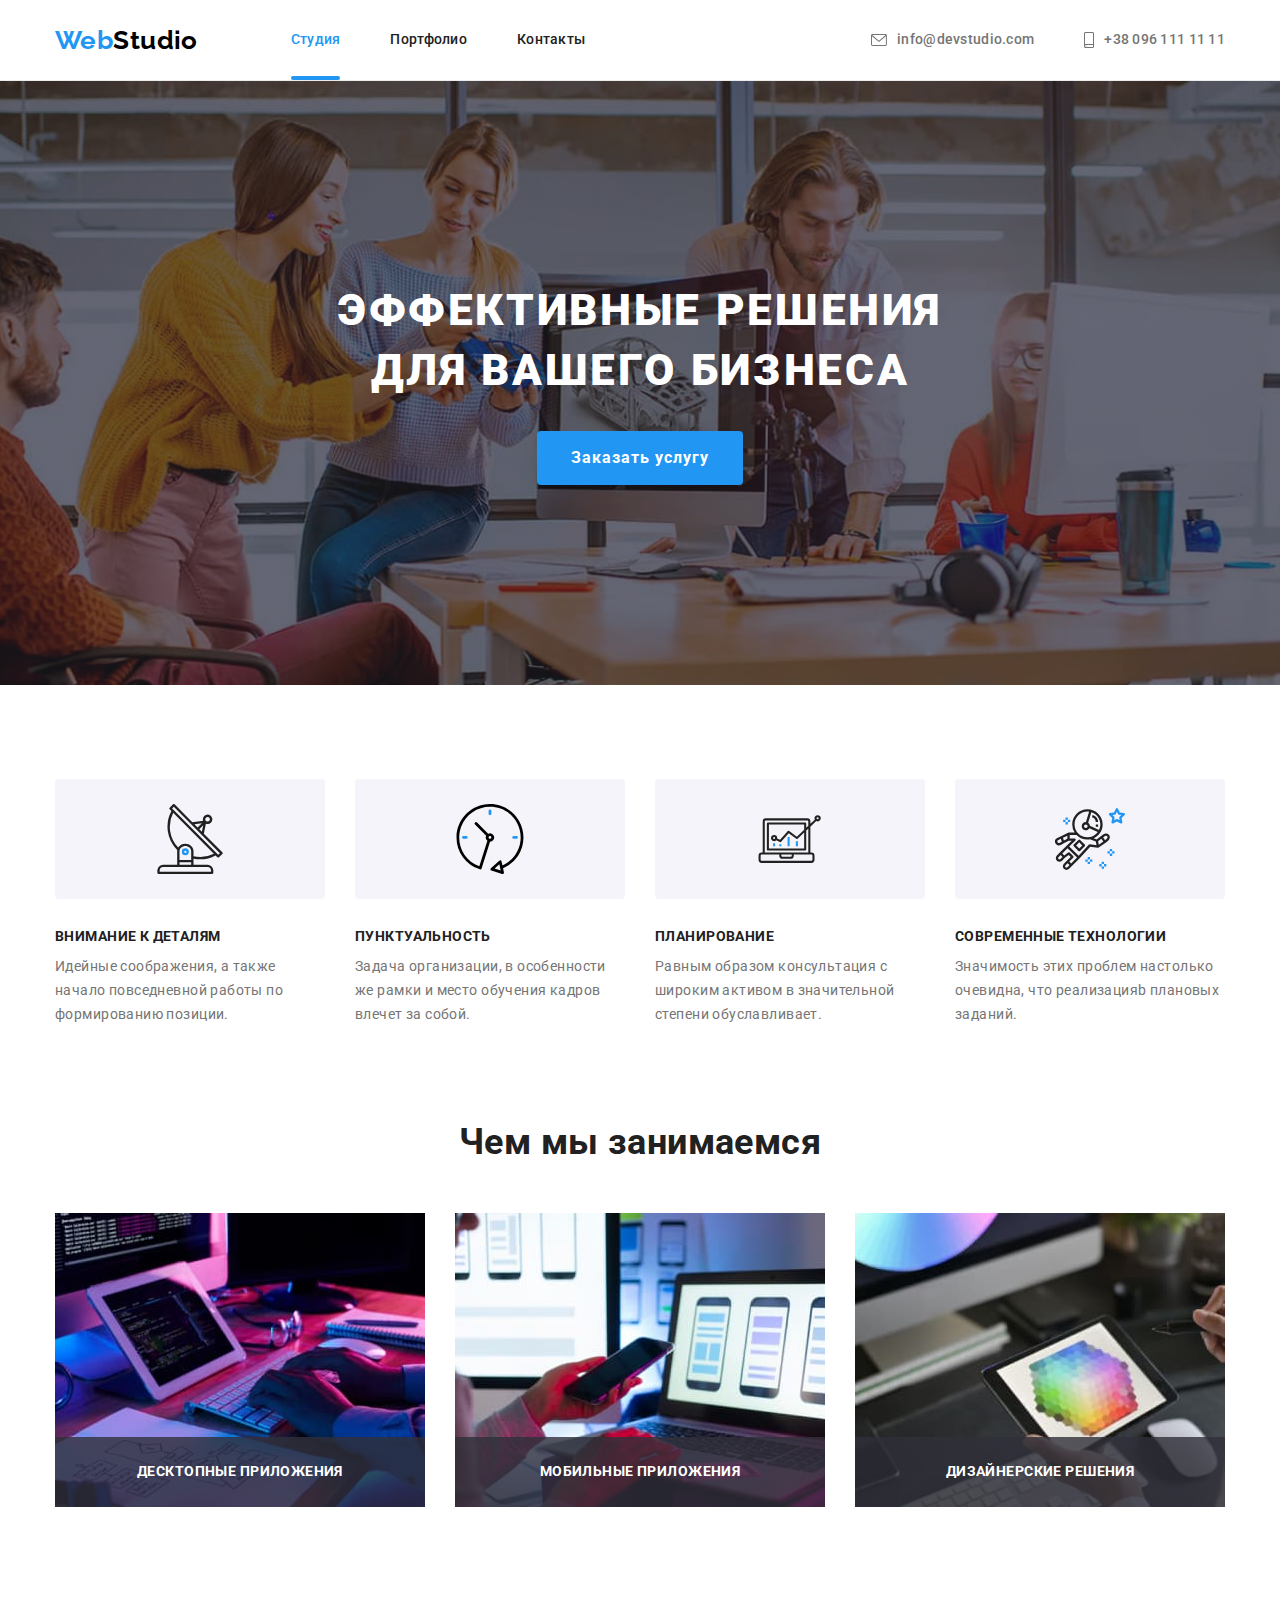
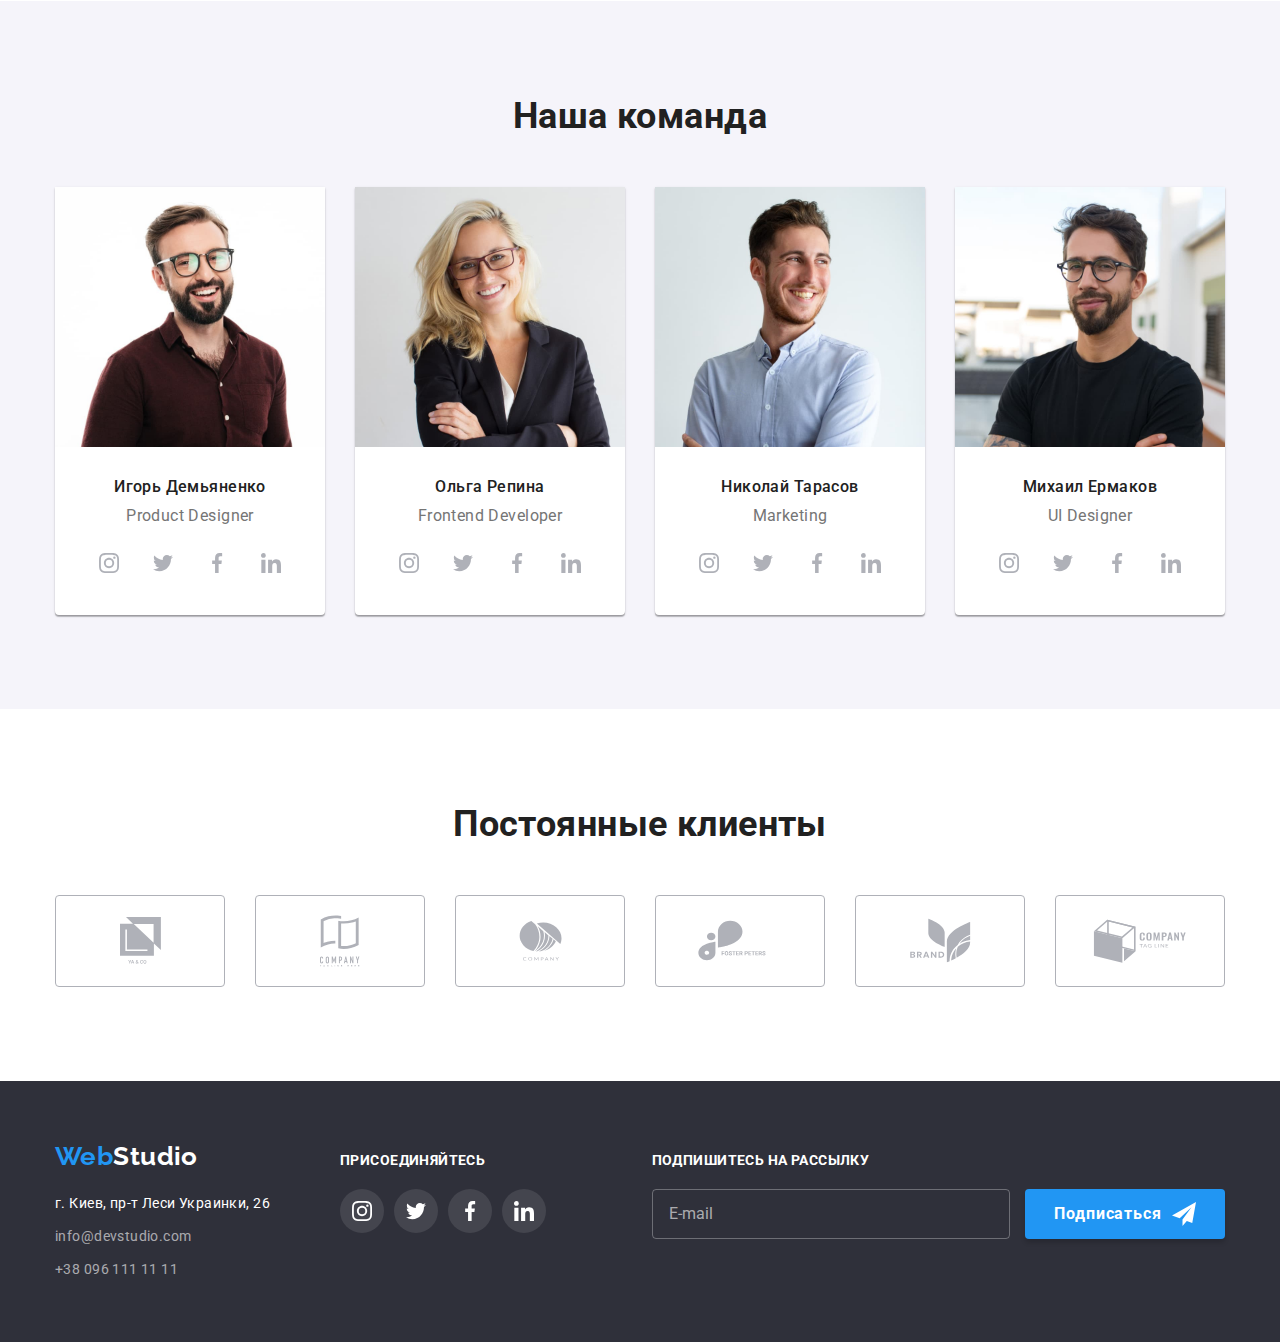
==== index.html @ 42f78f52 "copy" ====
<!DOCTYPE html>
<html lang="ru">
  <head>
    <meta charset="UTF-8" />
    <meta http-equiv="X-UA-Compatible" content="IE=edge" />
    <meta name="viewport" content="width=device-width, initial-scale=1.0" />
    <title>WebStudio</title>
    <link rel="preconnect" href="https://fonts.googleapis.com" />
    <link rel="preconnect" href="https://fonts.gstatic.com" crossorigin />
    <link
      href="https://fonts.googleapis.com/css2?family=Raleway:wght@700&family=Roboto:wght@400;500;700;900&display=swap"
      rel="stylesheet"
    />
    <link
      rel="stylesheet"
      href="https://cdnjs.cloudflare.com/ajax/libs/modern-normalize/1.1.0/modern-normalize.min.css"
    />
    <link rel="stylesheet" href="./css/styles.css" />
  </head>
  <body>
    <header>
      <div class="container nav-container">
        <nav class="header-nav">
          <a href="index.html" class="logo link"> 
            Web<span class="logo-header">Studio</span></a
          >
          <ul class="header-list list">
            <li class="header-item">
              <a href="" class="header-link link current">Студия</a>
            </li>
            <li class="header-item">
              <a href="portfolio.html" class="header-link link">Портфолио</a>
            </li>
            <li class="header-item">
              <a href="" class="header-link link">Контакты</a>
            </li>
          </ul>
        </nav>
        <ul class="contacts-list list">
          <li class="contacts-item">
            <a href="mailto:info@devstudio.com" class="contacts-link link"
              > <svg class="contacts-icon" width="16" height="12"> 
                <use href="./images/symbol-defs.svg#icon-envelope"></use>
              </svg> info@devstudio.com</a
            >
          </li>
          <li class="contacts-item">
            <a href="tel:+380961111111" class="contacts-link link"
              ><svg class="contacts-icon" width="10" height="16"> 
                <use href="./images/symbol-defs.svg#icon-smartphone"></use>
              </svg>+38 096 111 11 11</a
            >
          </li>
        </ul>
      </div>
    </header>
    <main>
      <section class="hero">
        <div class="container">
        <h1 class="hero-title">Эффективные решения для вашего бизнеса</h1>
        <button type="button" class="button" data-modal-open>Заказать услугу</button></div>
      </section>
      <section class="features">
        <div class="container">
        <h2 class="visually-hidden">Наши особенности</h2>
        <ul class="features-list list">
        <li class="features-item">
          <div class="thumb">
          <svg width="70" height="70"><use href="./images/symbol-defs.svg#icon-antenna"></use></svg></div>
          <h3 class="features-title">Внимание к деталям</h3>
                <p class="features-text">Идейные соображения, а также начало повседневной работы по
                формированию позиции.
              </p>
            </li>
            <li class="features-item">
              <div class="thumb"><svg width="70" height="70"><use href="./images/symbol-defs.svg#icon-clock"></use></svg></div><h3 class="features-title">Пунктуальность</h3>
              <p class="features-text">
                Задача организации, в особенности же рамки и место обучения
                кадров влечет за собой.
              </p>
            </li>
            <li class="features-item">
              <div class="thumb"><svg width="70" height="70"><use href="./images/symbol-defs.svg#icon-diagram"></use></svg></div><h3 class="features-title">Планирование</h3>
              <p class="features-text">
                Равным образом консультация с широким активом в значительной
                степени обуславливает.
              </p>
            </li>
            <li class="features-item">
              <div class="thumb"><svg width="70" height="70"><use href="./images/symbol-defs.svg#icon-astronaut"></use></svg></div><h3 class="features-title">Современные технологии</h3>
              <p class="features-text">
                Значимость этих проблем настолько очевидна, что реализацияb
                плановых заданий.
              </p>
            </li>
          </ul>
        </div>
      </section>
      <section class="activity">
        <div class="container">
        <h2 class="secondary-title">Чем мы занимаемся</h2>
        <ul class="activity-list list">
          <li class="activity-item">
            <img
              src="./images/box1.jpg"
              alt="programming"
              width="370"
              class="item-img"
            />
            <h3 class="activity-text">Десктопные приложения</h3>
          </li>
          <li class="activity-item">
            <img
              src="./images/box2.jpg"
              alt="marketing"
              width="370"
              class="item-img"
            /><h3 class="activity-text">Мобильные приложения</h3>
          </li>
          <li class="activity-item">
            <img
              src="./images/box3.jpg"
              alt="web-design"
              width="370"
              class="item-img"
            />
            <h3 class="activity-text">Дизайнерские решения</h3>
          </li>
        </ul>
      </section>
      <section class="team">
        <div class="container">
        <h2 class="secondary-title">Наша команда</h2>
        <ul class="team-list list">
          <li class="team-item">
            <img src="./images/team-1.jpg" alt="team member" width="270" class="item-img"/>
            <div class="team-content"><h3 class="team-item-title">Игорь Демьяненко</h3>
            <p lang="en" class="item-text">Product Designer</p> <ul class="list soc-network">
              <li class="soc-network-item"><a href="" class="soc-link"><svg class="soc-icon" width="20" height="20"> <use href="./images/symbol-defs.svg#icon-instagram"></use> </svg>
            </a></li>
            <li class="soc-network-item"><a href="" class="soc-link"><svg class="soc-icon" width="20" height="20"> <use href="./images/symbol-defs.svg#icon-twitter"></use> </svg>
            </a></li>
            <li class="soc-network-item"><a href="" class="soc-link"><svg class="soc-icon" width="20" height="20"> <use href="./images/symbol-defs.svg#icon-facebook"></use> </svg>
            </a></li>
            <li class="soc-network-item"><a href="" class="soc-link"><svg class="soc-icon" width="20" height="20"> <use href="./images/symbol-defs.svg#icon-linkedin"></use> </svg>
            </a></li>
            </ul></div> 
          </li>
          <li class="team-item">
            <img src="./images/team-2.jpg" alt="team member" width="270" class="item-img"/>
            <div class="team-content"> <h3 class="team-item-title">Ольга Репина</h3>
            <p lang="en" class="item-text">Frontend Developer</p><ul class="list soc-network">
              <li class="soc-network-item"><a href="" class="soc-link"><svg class="soc-icon" width="20" height="20"> <use href="./images/symbol-defs.svg#icon-instagram"></use> </svg>
            </a></li>
            <li class="soc-network-item"><a href="" class="soc-link"><svg class="soc-icon" width="20" height="20"> <use href="./images/symbol-defs.svg#icon-twitter"></use> </svg>
            </a></li>
            <li class="soc-network-item"><a href="" class="soc-link"><svg class="soc-icon" width="20" height="20"> <use href="./images/symbol-defs.svg#icon-facebook"></use> </svg>
            </a></li>
            <li class="soc-network-item"><a href="" class="soc-link"><svg class="soc-icon" width="20" height="20"> <use href="./images/symbol-defs.svg#icon-linkedin"></use> </svg>
            </a></li>
            </ul></div>
          </li>
          <li class="team-item">
            <img src="./images/team-3.jpg" alt="team member" width="270" class="item-img"/>
            <div class="team-content"> <h3 class="team-item-title">Николай Тарасов</h3>
            <p lang="en" class="item-text">Marketing</p><ul class="list soc-network">
              <li class="soc-network-item"><a href="" class="soc-link"><svg class="soc-icon" width="20" height="20"> <use href="./images/symbol-defs.svg#icon-instagram"></use> </svg>
            </a></li>
            <li class="soc-network-item"><a href="" class="soc-link"><svg class="soc-icon" width="20" height="20"> <use href="./images/symbol-defs.svg#icon-twitter"></use> </svg>
            </a></li>
            <li class="soc-network-item"><a href="" class="soc-link"><svg class="soc-icon" width="20" height="20"> <use href="./images/symbol-defs.svg#icon-facebook"></use> </svg>
            </a></li>
            <li class="soc-network-item"><a href="" class="soc-link"><svg class="soc-icon" width="20" height="20"> <use href="./images/symbol-defs.svg#icon-linkedin"></use> </svg>
            </a></li>
            </ul></div>
          </li>
          <li class="team-item">
            <img src="./images/team-4.jpg" alt="team member" width="270" class="item-img"/>
            <div class="team-content"><h3 class="team-item-title">Михаил Ермаков</h3>
            <p lang="en" class="item-text">UI Designer</p><ul class="list soc-network">
              <li class="soc-network-item"><a href="" class="soc-link"><svg class="soc-icon" width="20" height="20"> <use href="./images/symbol-defs.svg#icon-instagram"></use> </svg>
            </a></li>
            <li class="soc-network-item"><a href="" class="soc-link"><svg class="soc-icon" width="20" height="20"> <use href="./images/symbol-defs.svg#icon-twitter"></use> </svg>
            </a></li>
            <li class="soc-network-item"><a href="" class="soc-link"><svg class="soc-icon" width="20" height="20"> <use href="./images/symbol-defs.svg#icon-facebook"></use> </svg>
            </a></li>
            <li class="soc-network-item"><a href="" class="soc-link"><svg class="soc-icon" width="20" height="20"> <use href="./images/symbol-defs.svg#icon-linkedin"></use> </svg>
            </a></li>
            </ul></div>
          </li>
        </ul>
        </div>
      </section>
      <section class="clients"> <div class="container">
        <h2 class="clients-title">Постоянные клиенты</h2>
        <ul class="clients-list list">
          <li class="clients-item"><a href="" class="clients-link"> <svg class="clients-icon" width="41" height="47"> <use href="./images/symbol-defs.svg#icon-client1"></use> </svg> </a></li>
          <li class="clients-item"><a href="" class="clients-link"> <svg class="clients-icon" width="40" height="52"> <use href="./images/symbol-defs.svg#icon-client2"></use> </svg> </a></li>
          <li class="clients-item"><a href="" class="clients-link"> <svg class="clients-icon" width="43" height="41"> <use href="./images/symbol-defs.svg#icon-client3"></use> </svg> </a></li>
          <li class="clients-item"><a href="" class="clients-link"> <svg class="clients-icon" width="84" height="41"> <use href="./images/symbol-defs.svg#icon-client4"></use> </svg> </a></li>
          <li class="clients-item"><a href="" class="clients-link"> <svg class="clients-icon" width="63" height="45"> <use href="./images/symbol-defs.svg#icon-client5"></use> </svg> </a></li>
          <li class="clients-item"><a href="" class="clients-link"> <svg class="clients-icon" width="94" height="44"> <use href="./images/symbol-defs.svg#icon-client6"></use> </svg> </a></li>
        </ul>
      </div> </section>
      </div>
    </main>
    <footer class="footer">
      <div class="container">
      <div class="contacts">
        <a href="index.html" class="logo link"
        >Web<span class="logo-footer">Studio</span></a
      >
      <address>
        <ul class="list">
          <li  class="footer-item">
            <a
              href="https://goo.gl/maps/CG9ktaRzHKhPyj1j6"
              target="blank"
              rel="noopener noindex nofollow"
              class="footer-address-link link"
              >г. Киев, пр-т Леси Украинки, 26</a
            >
          </li>
          <li class="footer-item">
            <a
              href="mailto:info@devstudio.com"
              class="footer-contacts-link link"
              >info@devstudio.com</a
            >
          </li>
          <li class="footer-item">
            <a href="tel:+380961111111" class="footer-contacts-link link"
              >+38 096 111 11 11</a
            >
          </li>
        </ul></div>
        <div class="footer-soc">
          <p class="footer-soc-text">Присоединяйтесь</p>
          <ul class="list footer-soc-list">
              <li class="footer-soc-item"><a href="" class="footer-soc-link"><svg class="soc-icon" width="20" height="20"> <use href="./images/symbol-defs.svg#icon-instagram"></use> </svg>
            </a></li>
            <li class="footer-soc-item"><a href="" class="footer-soc-link"><svg class="soc-icon" width="20" height="20"> <use href="./images/symbol-defs.svg#icon-twitter"></use> </svg>
            </a></li>
            <li class="footer-soc-item"><a href="" class="footer-soc-link"><svg class="soc-icon" width="20" height="20"> <use href="./images/symbol-defs.svg#icon-facebook"></use> </svg>
            </a></li>
            <li class="footer-soc-item"><a href="" class="footer-soc-link"><svg class="soc-icon" width="20" height="20"> <use href="./images/symbol-defs.svg#icon-linkedin"></use> </svg>
            </a></li>
            </ul>
        </div>
        <div class="footer-subscribe">
          <form>
            <p class="footer-soc-text">Подпишитесь на рассылку</p>
            <input type="email" name="email" placeholder="E-mail" class="footer-input">
            <button type="submit" class="footer-button">Подписаться<svg width="24" height="24" class="icon-send"> <use href="./images/symbol-defs.svg#icon-send" ></use> </svg> </button>

          </form>
        </div>
      </address>
      </div>
    </footer>
    <div class="backdrop is-hidden" data-modal>
      <div class="modal is-hidden">
        <button type="button" class="btn-close" data-modal-close>
        <svg class="icon-close" width="18" height="18"><use href="./images/symbol-defs.svg#icon-close-black"></use></svg></button>
        <p class="modal-title">Оставьте свои данные, мы вам перезвоним</p>
        <form>
        <div class="modal-field"><label for="name"class="input-label">Имя</label><div class="input-icon"><input id="name" type="text" name="name" class="modal-input" required> <svg class="form-icon" width="18" height="18"><use href="./images/symbol-defs.svg#icon-name"></use></svg></div></label></div>
          <div class="modal-field"><label for="tel"class="input-label">Телефон</label><div class="input-icon"><input id="tel" type="tel" name="tel" class="modal-input" required> <svg class="form-icon" width="18" height="18"><use href="./images/symbol-defs.svg#icon-phone"></use></svg></div></label></div>
          <div class="modal-field"><label for="email"class="input-label">Почта</label><div class="input-icon"><input id="mail" type="mail" name="mail" class="modal-input" required> <svg class="form-icon" width="18" height="18"><use href="./images/symbol-defs.svg#icon-email"></use></svg></div></label>
        </div>
        <div class="modal-field-comment">
          <label for="comment" class="input-label">Комментарий</label>
          <textarea name="comment" id="commemt" class="modal-input comment-area" placeholder="Введите текст"></textarea>
        </div>
        <div class="check-field">
        <input type="checkbox" id="input-check" name="policy" value="policy" class="visually-hidden checkbox-hidden" required> 
         <label for="input-check" class="checkbox-label"> <span class="check-square"></span> Соглашаюсь с рассылкой и принимаю&#xa0;<a href="#" class="textarea-link">Условия договора</a></label>
      </div> <button class='checkbox-btn' type="submit">Отправить</button> </form>
      </div>
    </div>
    <script src="./js/modal.js"></script>
  </body>
</html>
---- css/styles.css ----
:root {
  --header-color: #212121;
  --header-contacts-color: #757575;
  --accent-color: #2196f3;
  --btn-hover-color: rgba(24, 140, 232, 1);
  --logo-color: #000000;
  --logo-footer-color: #ffffff;
  --main-title-color: #ffffff;
  --second-title-color: #212121;
  --main-bg-color: #ffffff;
  --second-bg-color: #f5f4fa;
  --dark-bg-color: #2f303a;
  --text-color: #757575;
  --footer-address-color: #ffffff;
  --footer-contacts-color: rgba(255, 255, 255, 0.6);
  --footer-input-border: rgba(255, 255, 255, 0.3);
  --border-porfolio-color: #ececec;
  --border-projects-color: #eeeeee;
  --soc-icon-color: #afb1b8;
  --bg-footer-soc-icon: rgba(255, 255, 255, 0.1);
  --activity-text-bg-color: rgba(47, 48, 58, 0.8);
  --projects-cover-bg-color: rgba(33, 150, 243, 0.9);
  --modal-bg-color: rgba(0, 0, 0, 0.2);
  --btn-close-border-color: rgba(0, 0, 0, 0.1);
  --modal-input-color: rgba(33, 33, 33, 0.2);
  --placeholder-comment-color: rgba(117, 117, 117, 0.5);
}

body {
  font-family: Roboto, Raleway, sans-serif;
  background-color: var(--main-bg-color);
  font-size: 14px;
  line-height: 1.71;
  letter-spacing: 0.03em;
  color: var(--text-color);
}

.container {
  width: 1200px;
  padding-left: 15px;
  padding-right: 15px;
  margin: 0 auto;
}

.header-link.current {
  color: var(--accent-color);
}

.list {
  padding: 0;
  margin: 0;
  list-style: none;
}

.link {
  text-decoration: none;
}

.visually-hidden {
  position: absolute;
  white-space: nowrap;
  width: 1px;
  height: 1px;
  overflow: hidden;
  border: 0;
  padding: 0;
  clip: rect(0 0 0 0);
  clip-path: inset(50%);
  margin: -1px;
}

.secondary-title {
  margin-top: 0;
  margin-bottom: 50px;
  font-size: 36px;
  line-height: 1.17;
  text-align: center;
  color: var(--second-title-color);
}

/*----------------------HEADER----------------------*/

header {
  border-bottom: 1px solid var(--border-porfolio-color);
}

.header-nav {
  display: flex;
  align-items: center;
}

.nav-container {
  display: flex;
  max-width: 1600px;
}

.logo {
  font-family: "Raleway", Roboto, sans-serif;
  font-weight: 700;
  font-size: 26px;
  line-height: 1.19;
  color: var(--accent-color);
}

.logo-header {
  color: var(--logo-color);
}

.header-list {
  display: flex;
  margin-left: 93px;
}

.header-list .header-item + .header-item {
  margin-left: 50px;
}

.header-link,
.contacts-link {
  display: block;
  padding-top: 32px;
  padding-bottom: 32px;
  font-weight: 500;
  line-height: 1.14;
  letter-spacing: 0.02em;
  color: var(--header-color);
  transition: color 250ms cubic-bezier(0.4, 0, 0.2, 1);
}

.header-link:hover,
.header-link:focus,
.contacts-link:hover,
.contacts-link:focus {
  color: var(--accent-color);
}

.header-link {
  position: relative;
}

.header-link.current::after {
  content: "";
  position: absolute;
  left: 0;
  bottom: 0;

  display: block;
  width: 100%;
  height: 4px;

  background-color: var(--accent-color);
  border-radius: 2px;
}

.contacts-list {
  display: flex;
  margin-left: auto;
}

.contacts-link {
  display: flex;
  justify-content: center;
  align-items: center;

  color: var(--header-contacts-color);
}

.contacts-icon {
  margin-right: 10px;
  fill: currentColor;
}

.contacts-list .contacts-item + .contacts-item {
  margin-left: 50px;
}

.item-img {
  display: block;
  width: 100%;
  height: auto;
}
/*----------------------HERO----------------------*/

.hero {
  max-width: 1600px;
  margin: 0 auto;
  padding-top: 200px;
  padding-bottom: 200px;
  background-image: linear-gradient(
      rgba(47, 48, 58, 0.4),
      rgba(47, 48, 58, 0.4)
    ),
    url("../images/hero-img.jpg");
  background-color: var(--dark-bg-color);
  background-position: center;
  background-repeat: no-repeat;
  background-size: cover;
  text-align: center;
}

.hero-title {
  width: 696px;
  margin: 0 auto 30px auto;
  font-weight: 900;
  font-size: 44px;
  line-height: 1.36;
  letter-spacing: 0.06em;
  text-transform: uppercase;
  color: var(--main-title-color);
}

.button {
  display: inline-block;
  padding: 10px 32px;
  min-width: 200px;

  font-family: inherit;
  font-weight: 700;
  font-size: 16px;
  line-height: 1.88;
  text-align: center;
  letter-spacing: 0.06em;
  color: var(--main-title-color);
  background-color: var(--accent-color);
  transition: background-color 250ms cubic-bezier(0.4, 0, 0.2, 1);
  box-shadow: 0px 4px 4px rgba(0, 0, 0, 0.15);
  border-color: transparent;
  border-radius: 4px;
  cursor: pointer;
}

.button:hover,
.button:focus {
  background-color: var(--btn-hover-color);
}
/*----------------------COMPANY FEATURES----------------------*/
.features {
  padding-top: 94px;
  padding-bottom: 94px;
}

.features-item:not(:last-child) {
  margin-right: 30px;
}

.features-item {
  width: 270px;
}

.features-list {
  display: flex;
}

.features-title {
  margin-top: 0;
  margin-bottom: 10px;
  font-size: 14px;
  line-height: 1.14;
  text-transform: uppercase;
  color: var(--second-title-color);
}

.features-text {
  margin-top: 0px;
  margin-bottom: 0px;
}

.thumb {
  display: flex;
  justify-content: center;
  align-items: center;
  height: 120px;
  margin-bottom: 30px;
  background: var(--second-bg-color);
  border-radius: 4px;
}
/*----------------------ACTIVITY----------------------*/

.activity {
  padding-bottom: 94px;
}

.activity-list {
  display: flex;
  margin-right: -30px;
}

.activity-item {
  width: calc((100%-90px) / 3);
  margin-right: 30px;
  position: relative;
}

.activity-text {
  display: flex;
  justify-content: center;
  align-items: center;

  position: absolute;
  bottom: 0;
  left: 0;
  width: 100%;
  height: 70px;
  margin-top: 0;
  margin-bottom: 0;

  text-transform: uppercase;
  text-align: center;
  color: var(--main-title-color);
  background-color: var(--activity-text-bg-color);
  font-size: 14px;
  line-height: 1.17;
}

/*----------------------OUR TEAM----------------------*/

.team {
  max-width: 1600px;
  margin: 0 auto;
  background-color: var(--second-bg-color);
  padding-top: 94px;
  padding-bottom: 94px;
}

.team-list {
  display: flex;
  margin-left: -30px;
}

.team-item {
  width: calc((100%-120px) / 4);
  margin-left: 30px;

  background-color: var(--main-bg-color);
  box-shadow: 0px 1px 3px rgba(0, 0, 0, 0.12), 0px 1px 1px rgba(0, 0, 0, 0.14),
    0px 2px 1px rgba(0, 0, 0, 0.2);
  border-radius: 0px 0px 4px 4px;
}

.team-content {
  padding-top: 30px;
  padding-bottom: 30px;
}

.team-item-title {
  margin-top: 0;
  margin-bottom: 10px;

  font-weight: 500;
  font-size: 16px;
  line-height: 1.19;
  text-align: center;
  color: var(--second-title-color);
}

.item-text {
  margin: 0 0 16px 0;
  font-size: 16px;
  line-height: 1.19;
  text-align: center;
}

.soc-network {
  display: flex;
  justify-content: center;
  align-content: center;
}

.soc-network-item + .soc-network-item {
  margin-left: 10px;
}

.soc-link {
  width: 44px;
  height: 44px;
  display: flex;
  border-radius: 50%;
  justify-content: center;
  align-items: center;
  fill: var(--soc-icon-color);
  cursor: pointer;

  transition: fill 250ms cubic-bezier(0.4, 0, 0.2, 1),
    background-color 250ms cubic-bezier(0.4, 0, 0.2, 1);
}

.soc-link:hover,
.soc-link:focus {
  fill: var(--main-bg-color);
  background-color: var(--accent-color);
}

/*----------------------------CLIENTS-----------------*/

.clients {
  padding-top: 94px;
  padding-bottom: 94px;
}

.clients-title {
  margin-top: 0;
  margin-bottom: 50px;
  line-height: 1.17;
  font-size: 36px;
  color: var(--second-title-color);
  text-align: center;
}

.clients-list {
  display: flex;
  justify-content: center;
}

.clients-item + .clients-item {
  margin-left: 30px;
}

.clients-link {
  display: flex;
  width: 170px;
  height: 92px;
  align-items: center;
  justify-content: center;
  border: 1px solid var(--soc-icon-color);
  border-radius: 4px;
  cursor: pointer;
  fill: var(--soc-icon-color);
  transition: fill 250ms cubic-bezier(0.4, 0, 0.2, 1),
    border-color 250ms cubic-bezier(0.4, 0, 0.2, 1);
}

.clients-link:hover,
.clients-link:focus {
  fill: var(--accent-color);
  border-color: var(--accent-color);
}

/*----------------------FOOTER----------------------*/

.footer {
  max-width: 1600px;
  margin: 0 auto;
  background-color: var(--dark-bg-color);
  padding-top: 60px;
  padding-bottom: 60px;
}

.footer .logo {
  display: block;
  margin-bottom: 20px;
}

.footer-item:not(:last-child) {
  margin-bottom: 9px;
}

.footer-address-link:hover,
.footer-address-link:focus,
.footer-contacts-link:hover,
.footer-contacts-link:focus {
  color: var(--accent-color);
}
.footer-address-link {
  font-style: normal;
  color: var(--footer-address-color);

  transition: color 250ms cubic-bezier(0.4, 0, 0.2, 1);
}

.footer-contacts-link {
  font-style: normal;
  color: var(--footer-contacts-color);

  transition: color 250ms cubic-bezier(0.4, 0, 0.2, 1);
}

.logo-footer {
  color: var(--logo-footer-color);
}

.footer .container {
  display: flex;
  align-items: baseline;
}

.footer-soc {
  margin-left: 70px;
}

.footer-soc-text {
  margin-top: 0;
  margin-bottom: 20px;

  color: var(--main-title-color);
  line-height: 1.14;
  text-transform: uppercase;
  font-weight: 700;
}

.footer-soc-list {
  display: flex;
  justify-content: center;
  align-content: center;
}

.footer-soc-item + .footer-soc-item {
  margin-left: 10px;
}

.footer-soc-link {
  width: 44px;
  height: 44px;
  display: flex;
  border-radius: 50%;
  justify-content: center;
  align-items: center;
  fill: var(--soc-icon-color);
  cursor: pointer;
  background-color: rgba(255, 255, 255, 0.1);
  fill: var(--main-bg-color);

  transition: background-color 250ms cubic-bezier(0.4, 0, 0.2, 1);
}

.footer-soc-link:hover,
.footer-soc-link:focus {
  background-color: var(--accent-color);
}

.footer-subscribe {
  margin-left: auto;
}

.footer-input {
  width: 358px;
  height: 50px;
  margin-right: 12px;
  padding-left: 16px;
  padding-right: 16px;
  background-color: transparent;
  border: 1px solid rgba(255, 255, 255, 0.3);
  border-radius: 4px;

  color: var(--border-porfolio-color);
  font-size: 16px;
  line-height: 1.25;
}

.footer-input::placeholder {
  font-size: 16px;
  color: var(--footer-contacts-color);
  line-height: 1.25;
}

.footer-button {
  display: inline-flex;
  align-items: center;
  justify-content: center;
  width: 200px;
  height: 50px;
  background-color: var(--accent-color);
  transition: background-color 250ms cubic-bezier(0.4, 0, 0.2, 1);
  font-weight: 700;
  font-size: 16px;
  line-height: 1.88;
  text-align: center;
  letter-spacing: 0.06em;
  color: var(--footer-address-color);
  cursor: pointer;
  border-radius: 4px;
  border-color: transparent;
  box-shadow: 0px 4px 4px rgb(0 0 0 / 15%);
}

.icon-send {
  margin-left: 10px;
  fill: var(--footer-address-color);
}

.footer-button:hover,
.footer-button:focus {
  background-color: var(--btn-hover-color);
}

/*----------------------PORTFOLIO----------------------*/

.projects {
  padding-top: 94px;
  padding-bottom: 94px;
}

.filtr-btn {
  display: inline-block;
  padding: 6px 22px;
  min-width: 73px;
  border-radius: 4px;
  border: none;

  font-family: inherit;
  font-weight: 500;
  font-size: 16px;
  line-height: 1.6;
  text-align: center;
  letter-spacing: 0.03em;
  color: var(--header-color);
  background-color: var(--second-bg-color);
  cursor: pointer;

  transition: color 250ms cubic-bezier(0.4, 0, 0.2, 1),
    backround-color 250ms cubic-bezier(0.4, 0, 0.2, 1),
    box-shadow 250ms cubic-bezier(0.4, 0, 0.2, 1);
}

.filtr-btn-list {
  display: flex;
  justify-content: center;
  margin-bottom: 50px;
}

.filtr-btn-item:not(:last-child) {
  margin-right: 8px;
}

.filtr-btn:hover,
.filtr-btn:focus {
  color: var(--main-title-color);
  background-color: var(--accent-color);
  box-shadow: 0px 3px 1px rgba(0, 0, 0, 0.1), 0px 1px 2px rgba(0, 0, 0, 0.08),
    0px 2px 2px rgba(0, 0, 0, 0.12);
}

.projects-title {
  margin-bottom: 4px;
  margin-top: 0px;
  font-size: 18px;
  line-height: 2;
  letter-spacing: 0.06em;
  color: var(--second-title-color);
}

.projects-text {
  margin-top: 0px;
  margin-bottom: 0px;
  font-size: 16px;
  line-height: 1.9;
  color: var(--text-color);
}

.projects-list {
  display: flex;
  flex-wrap: wrap;
  margin-right: -30px;
  margin-bottom: -30px;
}

.projects-item {
  width: 370px;
  margin-right: 30px;
  margin-bottom: 30px;
  border-bottom: 1px solid var(--border-projects-color);
}
.projects-item-link {
  display: inline-block;

  transition: box-shadow 250ms cubic-bezier(0.4, 0, 0.2, 1);
}
.projects-item-link:hover,
.projects-item-link:focus {
  box-shadow: 0px 1px 1px rgba(0, 0, 0, 0.12), 0px 4px 4px rgba(0, 0, 0, 0.06),
    1px 4px 6px rgba(0, 0, 0, 0.16);
}

.projects-content {
  padding: 20px 24px;
}

.projects-cover {
  position: relative;
  overflow: hidden;
}

.projects-cover-text {
  position: absolute;
  top: 0;
  transform: translateY(100%);
  transition: transform 250ms cubic-bezier(0.4, 0, 0.2, 1);
  width: 100%;
  min-height: 100%;
  margin-top: 0;
  margin-bottom: 0;
  padding: 63px 24px;
  font-size: 18px;
  color: var(--main-bg-color);
  background-color: var(--projects-cover-bg-color);
  line-height: 1.56;
}

.projects-item-link:hover .projects-cover-text,
.projects-item-link:focus .projects-cover-text {
  transform: translateY(0%);
}

/*----------------------MODAL WINDOW----------------------*/

.backdrop {
  position: fixed;
  top: 0;
  opacity: 1;
  transition: opacity 250ms cubic-bezier(0.4, 0, 0.2, 1),
    visibility 250ms cubic-bezier(0.4, 0, 0.2, 1);
  width: 100%;
  height: 100%;
  background-color: var(--modal-bg-color);
}

.backdrop.is-hidden {
  opacity: 0;
  pointer-events: none;
  visibility: hidden;
}

.modal {
  position: absolute;
  top: 50%;
  left: 50%;
  transition: transform 250ms cubic-bezier(0.4, 0, 0.2, 1);
  transform: translate(-50%, -50%) scale(1);
  transform-origin: top left;
  width: 528px;
  min-height: 581px;
  padding: 40px;
  background: var(--main-bg-color);
  box-shadow: 0px 1px 3px rgba(0, 0, 0, 0.12), 0px 1px 1px rgba(0, 0, 0, 0.14),
    0px 2px 1px rgba(0, 0, 0, 0.2);
  border-radius: 4px;
}

.backdrop.is-hidden .modal {
  transform: scale(0.3);
}

.btn-close {
  position: absolute;
  width: 30px;
  height: 30px;
  display: flex;
  justify-items: center;
  align-items: center;
  top: 8px;
  right: 8px;
  background-color: var(--main-bg-color);
  border: 1px solid var(--btn-close-border-color);
  border-radius: 50%;
  cursor: pointer;
}

.icon-close {
  fill: var(--logo-color);
  transition: fill 250ms cubic-bezier(0.4, 0, 0.2, 1);
}

.btn-close:hover .icon-close {
  fill: var(--accent-color);
}

.modal-title {
  margin-top: 0;
  margin-bottom: 12px;

  font-weight: 700;
  font-size: 20px;
  line-height: 1.15;
  text-align: center;
  letter-spacing: 0.03em;
  color: var(--second-title-color);
}

.modal-field {
  margin-bottom: 10px;
}

.input-label {
  display: block;
  margin-bottom: 4px;
  font-size: 12px;
  line-height: 1.17;
  letter-spacing: 0.01em;
  color: var(--text-color);
}

.modal-input {
  width: 100%;
  height: 40px;
  border: 1px solid var(--modal-input-color);
  border-radius: 4px;
  padding: 11px 12px 11px 42px;
  outline: none;
  transition: border-color 250ms cubic-bezier(0.4, 0, 0.2, 1);
}

.input-icon {
  position: relative;
}

.form-icon {
  position: absolute;
  top: 0;
  left: 12px;
  transform: translateY(50%);
  transition: fill 250ms cubic-bezier(0.4, 0, 0.2, 1);
}

.modal-input:focus {
  border-color: var(--accent-color);
}

.modal-input:focus + .form-icon {
  fill: var(--accent-color);
}

.modal-field-comment {
  margin-bottom: 20px;
}

.comment-area {
  display: block;
  height: 120px;
  padding: 12px 16px;
  resize: none;
}

.comment-area::placeholder {
  color: var(--placeholder-comment-color);
}

.textarea-link {
  color: var(--accent-color);
}

.icon-check {
  fill: transparent;
}

.check-field {
  margin-bottom: 30px;
}

.check-square {
  display: block;
  margin-right: 8.4px;
  width: 16px;
  height: 15px;
  background-image: url(../images/icon-ckeck-square.svg);
  transition: background-image 250ms cubic-bezier(0.4, 0, 0.2, 1);
}

.checkbox-label {
  display: flex;
  align-items: baseline;
  justify-content: center;
}

.checkbox-hidden:checked + .checkbox-label .check-square {
  background-image: url(../images/icon-checked.svg);
}

.checkbox-btn {
  display: block;
  margin: 0 auto;
  padding: 10px 55px 10px 56px;
  min-width: 200px;
  height: 50px;
  font-family: inherit;
  font-weight: 700;
  font-size: 16px;
  line-height: 1.6;
  text-align: center;
  letter-spacing: 0.06em;
  color: var(--main-title-color);
  background-color: var(--accent-color);
  transition: background-color 250ms cubic-bezier(0.4, 0, 0.2, 1);
  box-shadow: 0px 4px 4px rgb(0 0 0 / 15%);
  border-color: transparent;
  border-radius: 4px;
  cursor: pointer;
}

.checkbox-btn:hover,
.checkbox-btn:focus {
  background-color: var(--btn-hover-color);
}
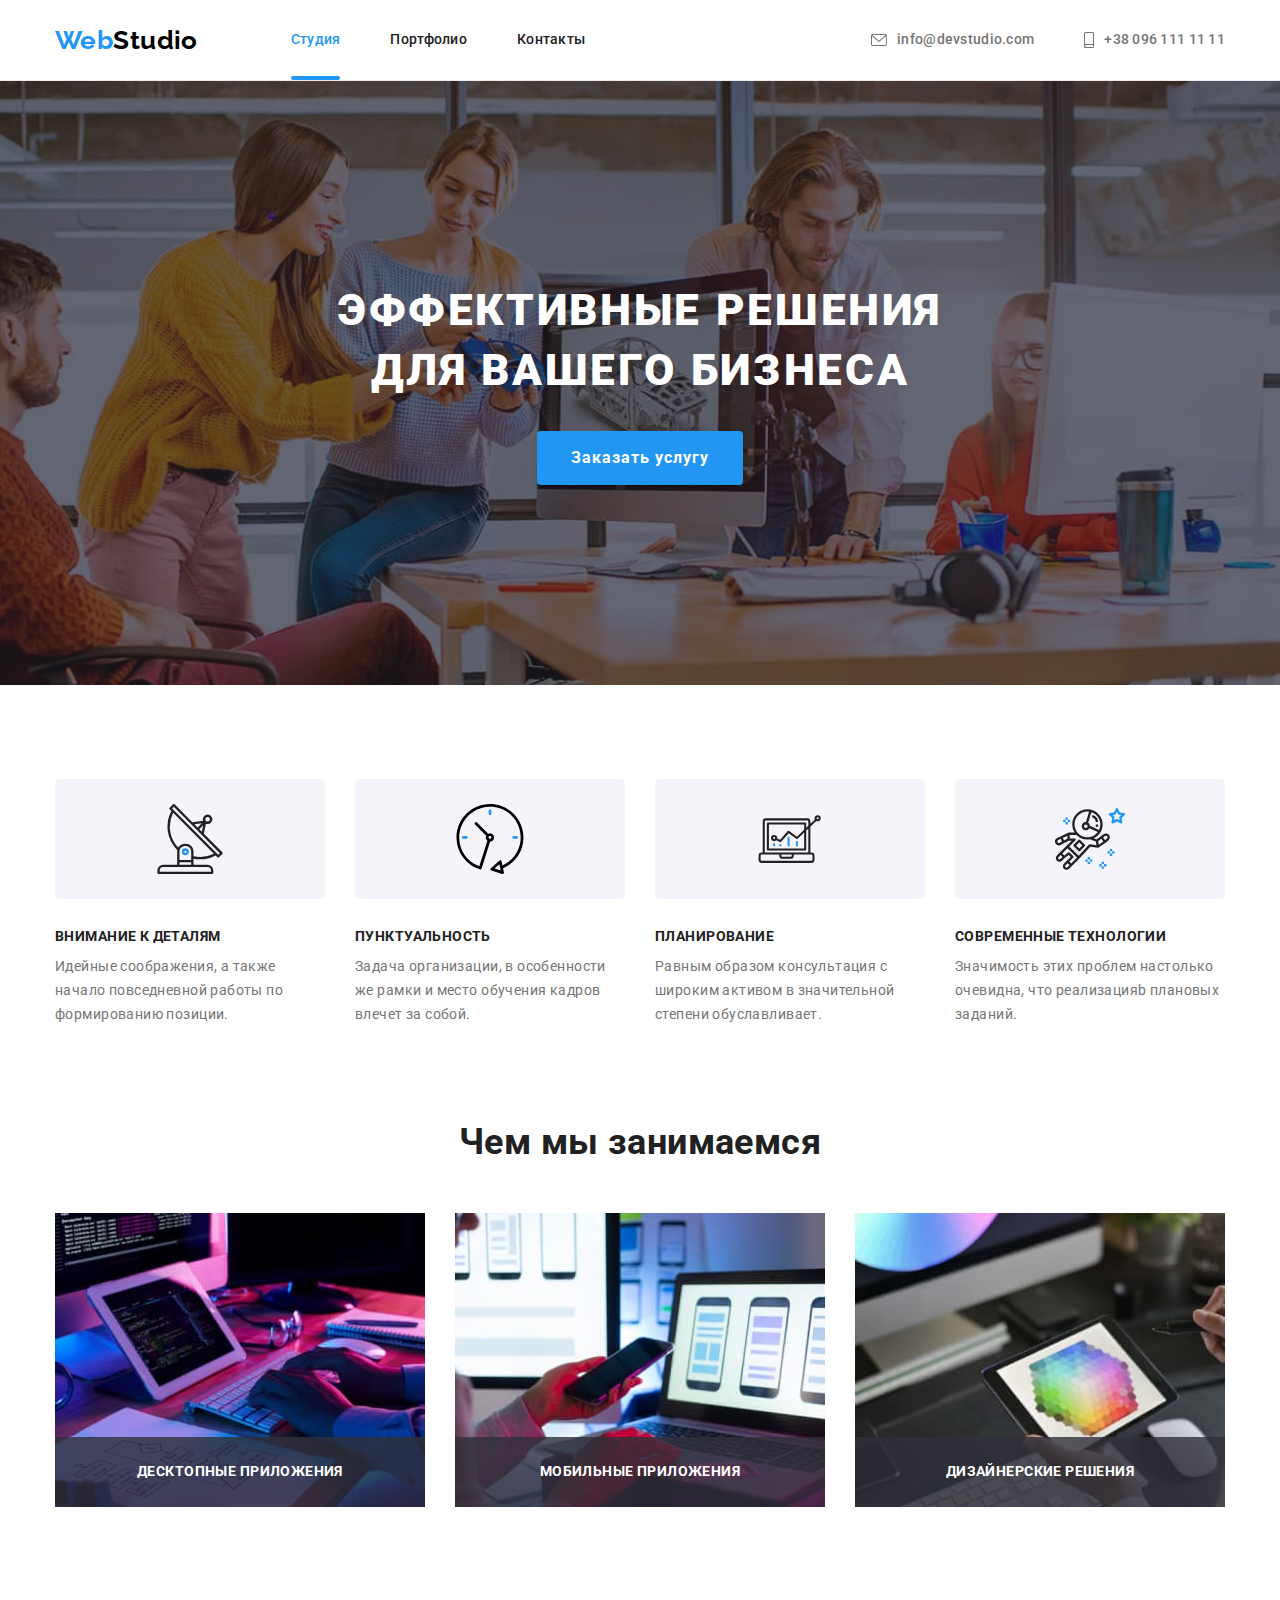
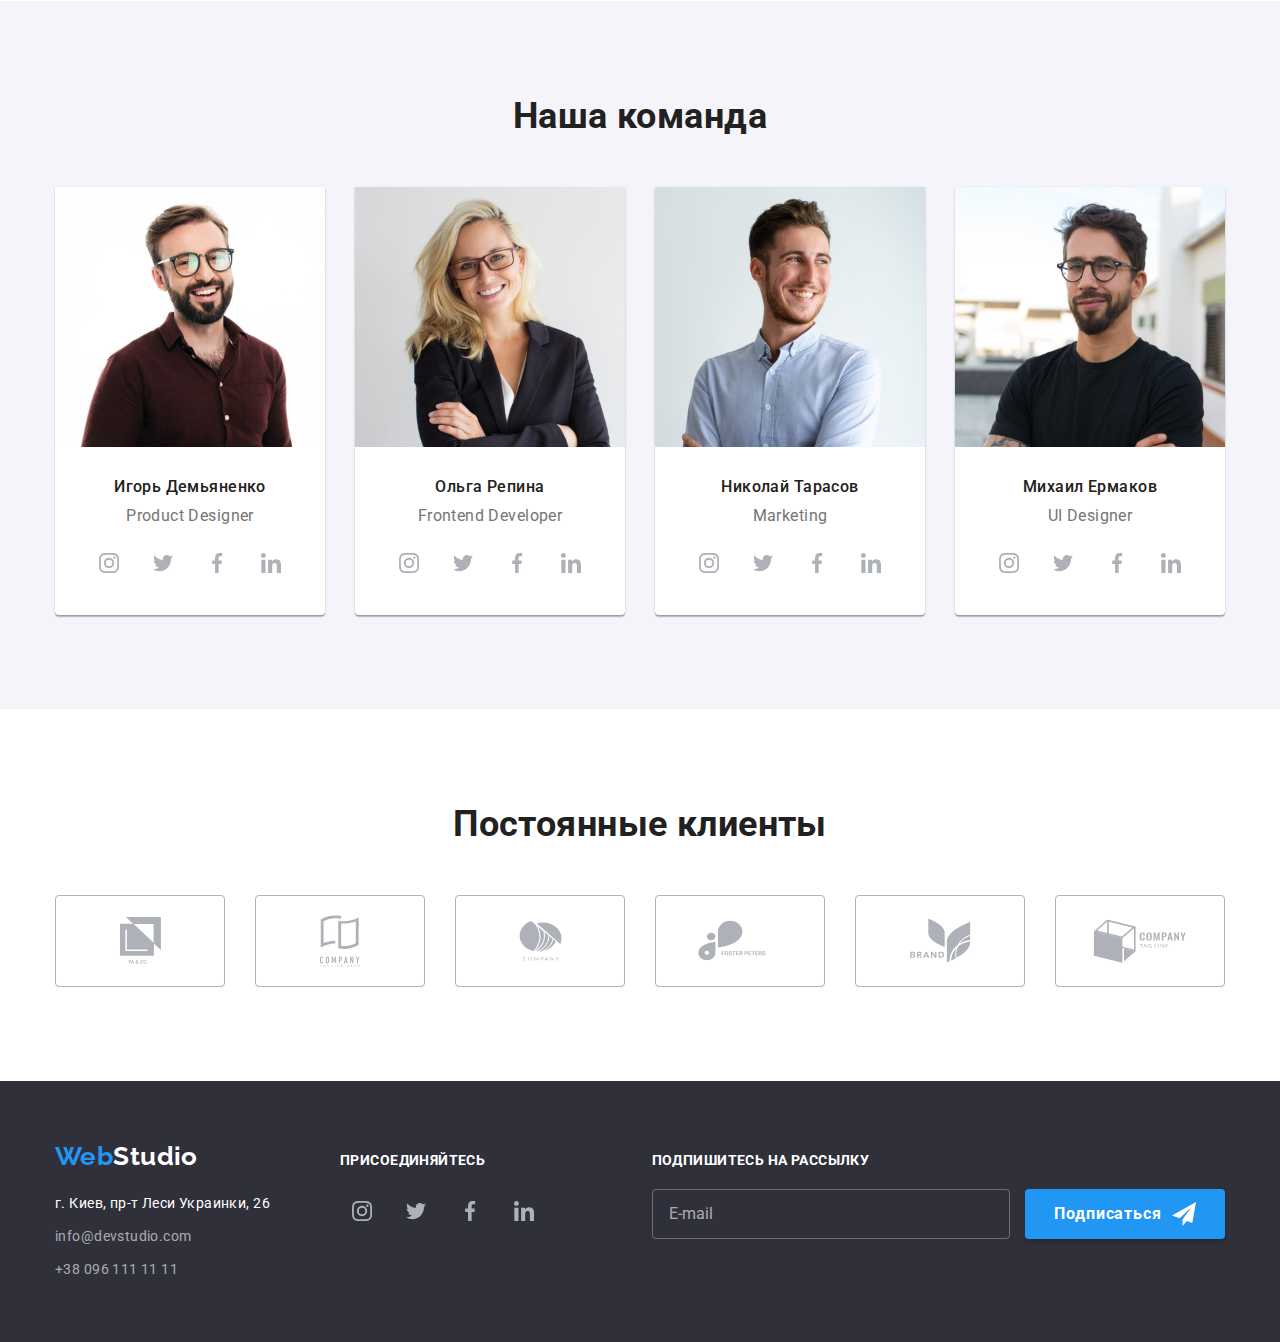
==== commit 26639560: "sass" ====
--- a/index.html
+++ b/index.html
@@ -8,45 +8,42 @@
     <link rel="preconnect" href="https://fonts.googleapis.com" />
     <link rel="preconnect" href="https://fonts.gstatic.com" crossorigin />
     <link
-      href="https://fonts.googleapis.com/css2?family=Raleway:wght@700&family=Roboto:wght@400;500;700;900&display=swap"
-      rel="stylesheet"
-    />
-    <link
       rel="stylesheet"
       href="https://cdnjs.cloudflare.com/ajax/libs/modern-normalize/1.1.0/modern-normalize.min.css"
     />
-    <link rel="stylesheet" href="./css/styles.css" />
+    <link rel="stylesheet" href="./css/main.css" />
+ 
   </head>
   <body>
-    <header>
-      <div class="container nav-container">
-        <nav class="header-nav">
+    <header class="header">
+      <div class="container header__container">
+        <nav class="header__nav">
           <a href="index.html" class="logo link"> 
-            Web<span class="logo-header">Studio</span></a
+            Web<span class="logo__accent">Studio</span></a
           >
-          <ul class="header-list list">
-            <li class="header-item">
-              <a href="" class="header-link link current">Студия</a>
-            </li>
-            <li class="header-item">
-              <a href="portfolio.html" class="header-link link">Портфолио</a>
-            </li>
-            <li class="header-item">
-              <a href="" class="header-link link">Контакты</a>
+          <ul class="menu-list list">
+            <li class="menu-list__item">
+              <a href="" class="menu-list__link link menu-list__link--current">Студия</a>
+            </li>
+            <li class="menu-list__item">
+              <a href="portfolio.html" class="menu-list__link link">Портфолио</a>
+            </li>
+            <li class="menu-list__item">
+              <a href="" class="menu-list__link link">Контакты</a>
             </li>
           </ul>
         </nav>
         <ul class="contacts-list list">
-          <li class="contacts-item">
-            <a href="mailto:info@devstudio.com" class="contacts-link link"
-              > <svg class="contacts-icon" width="16" height="12"> 
+          <li class="contacts-list__item">
+            <a href="mailto:info@devstudio.com" class="contacts-list__link link"
+              > <svg class="contacts-list__icon" width="16" height="12"> 
                 <use href="./images/symbol-defs.svg#icon-envelope"></use>
               </svg> info@devstudio.com</a
             >
           </li>
-          <li class="contacts-item">
-            <a href="tel:+380961111111" class="contacts-link link"
-              ><svg class="contacts-icon" width="10" height="16"> 
+          <li class="contacts-list__item">
+            <a href="tel:+380961111111" class="contacts-list__link link"
+              ><svg class="contacts-list__icon" width="10" height="16"> 
                 <use href="./images/symbol-defs.svg#icon-smartphone"></use>
               </svg>+38 096 111 11 11</a
             >
@@ -57,38 +54,38 @@
     <main>
       <section class="hero">
         <div class="container">
-        <h1 class="hero-title">Эффективные решения для вашего бизнеса</h1>
-        <button type="button" class="button" data-modal-open>Заказать услугу</button></div>
-      </section>
-      <section class="features">
+        <h1 class="hero__title">Эффективные решения для вашего бизнеса</h1>
+        <button type="button" class="button hero__button" data-modal-open>Заказать услугу</button></div>
+      </section>
+      <section class="section">
         <div class="container">
         <h2 class="visually-hidden">Наши особенности</h2>
         <ul class="features-list list">
-        <li class="features-item">
-          <div class="thumb">
+        <li class="features-list__item">
+          <div class="features-list__thumb">
           <svg width="70" height="70"><use href="./images/symbol-defs.svg#icon-antenna"></use></svg></div>
-          <h3 class="features-title">Внимание к деталям</h3>
-                <p class="features-text">Идейные соображения, а также начало повседневной работы по
+          <h3 class="features-list__title">Внимание к деталям</h3>
+                <p class="features-list__text">Идейные соображения, а также начало повседневной работы по
                 формированию позиции.
               </p>
             </li>
-            <li class="features-item">
-              <div class="thumb"><svg width="70" height="70"><use href="./images/symbol-defs.svg#icon-clock"></use></svg></div><h3 class="features-title">Пунктуальность</h3>
-              <p class="features-text">
+            <li class="features-list__item">
+              <div class="features-list__thumb"><svg width="70" height="70"><use href="./images/symbol-defs.svg#icon-clock"></use></svg></div><h3 class="features-list__title">Пунктуальность</h3>
+              <p class="features-list__text">
                 Задача организации, в особенности же рамки и место обучения
                 кадров влечет за собой.
               </p>
             </li>
-            <li class="features-item">
-              <div class="thumb"><svg width="70" height="70"><use href="./images/symbol-defs.svg#icon-diagram"></use></svg></div><h3 class="features-title">Планирование</h3>
-              <p class="features-text">
+            <li class="features-list__item">
+              <div class="features-list__thumb"><svg width="70" height="70"><use href="./images/symbol-defs.svg#icon-diagram"></use></svg></div><h3 class="features-list__title">Планирование</h3>
+              <p class="features-list__text">
                 Равным образом консультация с широким активом в значительной
                 степени обуславливает.
               </p>
             </li>
-            <li class="features-item">
-              <div class="thumb"><svg width="70" height="70"><use href="./images/symbol-defs.svg#icon-astronaut"></use></svg></div><h3 class="features-title">Современные технологии</h3>
-              <p class="features-text">
+            <li class="features-list__item">
+              <div class="features-list__thumb"><svg width="70" height="70"><use href="./images/symbol-defs.svg#icon-astronaut"></use></svg></div><h3 class="features-list__title">Современные технологии</h3>
+              <p class="features-list__text">
                 Значимость этих проблем настолько очевидна, что реализацияb
                 плановых заданий.
               </p>
@@ -96,162 +93,162 @@
           </ul>
         </div>
       </section>
-      <section class="activity">
+      <section class="section activity">
         <div class="container">
         <h2 class="secondary-title">Чем мы занимаемся</h2>
-        <ul class="activity-list list">
-          <li class="activity-item">
+        <ul class="activity__list list">
+          <li class="activity__item">
             <img
               src="./images/box1.jpg"
               alt="programming"
               width="370"
               class="item-img"
             />
-            <h3 class="activity-text">Десктопные приложения</h3>
-          </li>
-          <li class="activity-item">
+            <h3 class="activity__title">Десктопные приложения</h3>
+          </li>
+          <li class="activity__item">
             <img
               src="./images/box2.jpg"
               alt="marketing"
               width="370"
               class="item-img"
-            /><h3 class="activity-text">Мобильные приложения</h3>
-          </li>
-          <li class="activity-item">
+            /><h3 class="activity__title">Мобильные приложения</h3>
+          </li>
+          <li class="activity__item">
             <img
               src="./images/box3.jpg"
               alt="web-design"
               width="370"
               class="item-img"
             />
-            <h3 class="activity-text">Дизайнерские решения</h3>
-          </li>
-        </ul>
-      </section>
-      <section class="team">
+            <h3 class="activity__title">Дизайнерские решения</h3>
+          </li>
+        </ul>
+      </section>
+      <section class="section team-section">
         <div class="container">
         <h2 class="secondary-title">Наша команда</h2>
-        <ul class="team-list list">
-          <li class="team-item">
+        <ul class="team list">
+          <li class="team__item">
             <img src="./images/team-1.jpg" alt="team member" width="270" class="item-img"/>
-            <div class="team-content"><h3 class="team-item-title">Игорь Демьяненко</h3>
-            <p lang="en" class="item-text">Product Designer</p> <ul class="list soc-network">
-              <li class="soc-network-item"><a href="" class="soc-link"><svg class="soc-icon" width="20" height="20"> <use href="./images/symbol-defs.svg#icon-instagram"></use> </svg>
-            </a></li>
-            <li class="soc-network-item"><a href="" class="soc-link"><svg class="soc-icon" width="20" height="20"> <use href="./images/symbol-defs.svg#icon-twitter"></use> </svg>
-            </a></li>
-            <li class="soc-network-item"><a href="" class="soc-link"><svg class="soc-icon" width="20" height="20"> <use href="./images/symbol-defs.svg#icon-facebook"></use> </svg>
-            </a></li>
-            <li class="soc-network-item"><a href="" class="soc-link"><svg class="soc-icon" width="20" height="20"> <use href="./images/symbol-defs.svg#icon-linkedin"></use> </svg>
+            <div class="team__thumb"><h3 class="team__title">Игорь Демьяненко</h3>
+            <p lang="en" class="team__text">Product Designer</p> <ul class="list social-list">
+              <li class="social-list__item"><a href="" class="social-list__link"><svg width="20" height="20"> <use href="./images/symbol-defs.svg#icon-instagram"></use> </svg>
+            </a></li>
+            <li class="social-list__item"><a href="" class="social-list__link"><svg width="20" height="20"> <use href="./images/symbol-defs.svg#icon-twitter"></use> </svg>
+            </a></li>
+            <li class="social-list__item"><a href="" class="social-list__link"><svg width="20" height="20"> <use href="./images/symbol-defs.svg#icon-facebook"></use> </svg>
+            </a></li>
+            <li class="social-list__item"><a href="" class="social-list__link"><svg width="20" height="20"> <use href="./images/symbol-defs.svg#icon-linkedin"></use> </svg>
             </a></li>
             </ul></div> 
           </li>
-          <li class="team-item">
+          <li class="team__item">
             <img src="./images/team-2.jpg" alt="team member" width="270" class="item-img"/>
-            <div class="team-content"> <h3 class="team-item-title">Ольга Репина</h3>
-            <p lang="en" class="item-text">Frontend Developer</p><ul class="list soc-network">
-              <li class="soc-network-item"><a href="" class="soc-link"><svg class="soc-icon" width="20" height="20"> <use href="./images/symbol-defs.svg#icon-instagram"></use> </svg>
-            </a></li>
-            <li class="soc-network-item"><a href="" class="soc-link"><svg class="soc-icon" width="20" height="20"> <use href="./images/symbol-defs.svg#icon-twitter"></use> </svg>
-            </a></li>
-            <li class="soc-network-item"><a href="" class="soc-link"><svg class="soc-icon" width="20" height="20"> <use href="./images/symbol-defs.svg#icon-facebook"></use> </svg>
-            </a></li>
-            <li class="soc-network-item"><a href="" class="soc-link"><svg class="soc-icon" width="20" height="20"> <use href="./images/symbol-defs.svg#icon-linkedin"></use> </svg>
+            <div class="team__thumb"> <h3 class="team__title">Ольга Репина</h3>
+            <p lang="en" class="team__text">Frontend Developer</p><ul class="list social-list">
+              <li class="social-list__item"><a href="" class="social-list__link"><svg width="20" height="20"> <use href="./images/symbol-defs.svg#icon-instagram"></use> </svg>
+            </a></li>
+            <li class="social-list__item"><a href="" class="social-list__link"><svg width="20" height="20"> <use href="./images/symbol-defs.svg#icon-twitter"></use> </svg>
+            </a></li>
+            <li class="social-list__item"><a href="" class="social-list__link"><svg width="20" height="20"> <use href="./images/symbol-defs.svg#icon-facebook"></use> </svg>
+            </a></li>
+            <li class="social-list__item"><a href="" class="social-list__link"><svg width="20" height="20"> <use href="./images/symbol-defs.svg#icon-linkedin"></use> </svg>
             </a></li>
             </ul></div>
           </li>
-          <li class="team-item">
+          <li class="team__item">
             <img src="./images/team-3.jpg" alt="team member" width="270" class="item-img"/>
-            <div class="team-content"> <h3 class="team-item-title">Николай Тарасов</h3>
-            <p lang="en" class="item-text">Marketing</p><ul class="list soc-network">
-              <li class="soc-network-item"><a href="" class="soc-link"><svg class="soc-icon" width="20" height="20"> <use href="./images/symbol-defs.svg#icon-instagram"></use> </svg>
-            </a></li>
-            <li class="soc-network-item"><a href="" class="soc-link"><svg class="soc-icon" width="20" height="20"> <use href="./images/symbol-defs.svg#icon-twitter"></use> </svg>
-            </a></li>
-            <li class="soc-network-item"><a href="" class="soc-link"><svg class="soc-icon" width="20" height="20"> <use href="./images/symbol-defs.svg#icon-facebook"></use> </svg>
-            </a></li>
-            <li class="soc-network-item"><a href="" class="soc-link"><svg class="soc-icon" width="20" height="20"> <use href="./images/symbol-defs.svg#icon-linkedin"></use> </svg>
+            <div class="team__thumb"> <h3 class="team__title">Николай Тарасов</h3>
+            <p lang="en" class="team__text">Marketing</p><ul class="list social-list">
+              <li class="social-list__item"><a href="" class="social-list__link"><svg width="20" height="20"> <use href="./images/symbol-defs.svg#icon-instagram"></use> </svg>
+            </a></li>
+            <li class="social-list__item"><a href="" class="social-list__link"><svg width="20" height="20"> <use href="./images/symbol-defs.svg#icon-twitter"></use> </svg>
+            </a></li>
+            <li class="social-list__item"><a href="" class="social-list__link"><svg width="20" height="20"> <use href="./images/symbol-defs.svg#icon-facebook"></use> </svg>
+            </a></li>
+            <li class="social-list__item"><a href="" class="social-list__link"><svg width="20" height="20"> <use href="./images/symbol-defs.svg#icon-linkedin"></use> </svg>
             </a></li>
             </ul></div>
           </li>
-          <li class="team-item">
+          <li class="team__item">
             <img src="./images/team-4.jpg" alt="team member" width="270" class="item-img"/>
-            <div class="team-content"><h3 class="team-item-title">Михаил Ермаков</h3>
-            <p lang="en" class="item-text">UI Designer</p><ul class="list soc-network">
-              <li class="soc-network-item"><a href="" class="soc-link"><svg class="soc-icon" width="20" height="20"> <use href="./images/symbol-defs.svg#icon-instagram"></use> </svg>
-            </a></li>
-            <li class="soc-network-item"><a href="" class="soc-link"><svg class="soc-icon" width="20" height="20"> <use href="./images/symbol-defs.svg#icon-twitter"></use> </svg>
-            </a></li>
-            <li class="soc-network-item"><a href="" class="soc-link"><svg class="soc-icon" width="20" height="20"> <use href="./images/symbol-defs.svg#icon-facebook"></use> </svg>
-            </a></li>
-            <li class="soc-network-item"><a href="" class="soc-link"><svg class="soc-icon" width="20" height="20"> <use href="./images/symbol-defs.svg#icon-linkedin"></use> </svg>
+            <div class="team__thumb"><h3 class="team__title">Михаил Ермаков</h3>
+            <p lang="en" class="team__text">UI Designer</p><ul class="list social-list">
+              <li class="social-list__item"><a href="" class="social-list__link"><svg width="20" height="20"> <use href="./images/symbol-defs.svg#icon-instagram"></use> </svg>
+            </a></li>
+            <li class="social-list__item"><a href="" class="social-list__link"><svg width="20" height="20"> <use href="./images/symbol-defs.svg#icon-twitter"></use> </svg>
+            </a></li>
+            <li class="social-list__item"><a href="" class="social-list__link"><svg width="20" height="20"> <use href="./images/symbol-defs.svg#icon-facebook"></use> </svg>
+            </a></li>
+            <li class="social-list__item"><a href="" class="social-list__link"><svg width="20" height="20"> <use href="./images/symbol-defs.svg#icon-linkedin"></use> </svg>
             </a></li>
             </ul></div>
           </li>
         </ul>
         </div>
       </section>
-      <section class="clients"> <div class="container">
-        <h2 class="clients-title">Постоянные клиенты</h2>
-        <ul class="clients-list list">
-          <li class="clients-item"><a href="" class="clients-link"> <svg class="clients-icon" width="41" height="47"> <use href="./images/symbol-defs.svg#icon-client1"></use> </svg> </a></li>
-          <li class="clients-item"><a href="" class="clients-link"> <svg class="clients-icon" width="40" height="52"> <use href="./images/symbol-defs.svg#icon-client2"></use> </svg> </a></li>
-          <li class="clients-item"><a href="" class="clients-link"> <svg class="clients-icon" width="43" height="41"> <use href="./images/symbol-defs.svg#icon-client3"></use> </svg> </a></li>
-          <li class="clients-item"><a href="" class="clients-link"> <svg class="clients-icon" width="84" height="41"> <use href="./images/symbol-defs.svg#icon-client4"></use> </svg> </a></li>
-          <li class="clients-item"><a href="" class="clients-link"> <svg class="clients-icon" width="63" height="45"> <use href="./images/symbol-defs.svg#icon-client5"></use> </svg> </a></li>
-          <li class="clients-item"><a href="" class="clients-link"> <svg class="clients-icon" width="94" height="44"> <use href="./images/symbol-defs.svg#icon-client6"></use> </svg> </a></li>
+      <section class="section clients"> <div class="container">
+        <h2 class="clients__title">Постоянные клиенты</h2>
+        <ul class="clients__list list">
+          <li class="clients__item"><a href="" class="clients__link"> <svg class="clients__icon" width="41" height="47"> <use href="./images/symbol-defs.svg#icon-client1"></use> </svg> </a></li>
+          <li class="clients__item"><a href="" class="clients__link"> <svg class="clients__icon" width="40" height="52"> <use href="./images/symbol-defs.svg#icon-client2"></use> </svg> </a></li>
+          <li class="clients__item"><a href="" class="clients__link"> <svg class="clients__icon" width="43" height="41"> <use href="./images/symbol-defs.svg#icon-client3"></use> </svg> </a></li>
+          <li class="clients__item"><a href="" class="clients__link"> <svg class="clients__icon" width="84" height="41"> <use href="./images/symbol-defs.svg#icon-client4"></use> </svg> </a></li>
+          <li class="clients__item"><a href="" class="clients__link"> <svg class="clients__icon" width="63" height="45"> <use href="./images/symbol-defs.svg#icon-client5"></use> </svg> </a></li>
+          <li class="clients__item"><a href="" class="clients__link"> <svg class="clients__icon" width="94" height="44"> <use href="./images/symbol-defs.svg#icon-client6"></use> </svg> </a></li>
         </ul>
       </div> </section>
       </div>
     </main>
     <footer class="footer">
-      <div class="container">
-      <div class="contacts">
-        <a href="index.html" class="logo link"
-        >Web<span class="logo-footer">Studio</span></a
+      <div class="container footer__container">
+      <div>
+        <a href="index.html" class="logo link footer__logo"
+        >Web<span class="logo__accent--invers">Studio</span></a
       >
-      <address>
-        <ul class="list">
-          <li  class="footer-item">
+      <address class="adress">
+        <ul class="adress_list list">
+          <li  class="adress_item">
             <a
               href="https://goo.gl/maps/CG9ktaRzHKhPyj1j6"
               target="blank"
               rel="noopener noindex nofollow"
-              class="footer-address-link link"
+              class="address_link link"
               >г. Киев, пр-т Леси Украинки, 26</a
             >
           </li>
-          <li class="footer-item">
+          <li class="adress_item">
             <a
               href="mailto:info@devstudio.com"
-              class="footer-contacts-link link"
+              class="adress_contacts-link link"
               >info@devstudio.com</a
             >
           </li>
-          <li class="footer-item">
-            <a href="tel:+380961111111" class="footer-contacts-link link"
+          <li class="adress_item">
+            <a href="tel:+380961111111" class="adress_contacts-link link"
               >+38 096 111 11 11</a
             >
           </li>
         </ul></div>
-        <div class="footer-soc">
-          <p class="footer-soc-text">Присоединяйтесь</p>
-          <ul class="list footer-soc-list">
-              <li class="footer-soc-item"><a href="" class="footer-soc-link"><svg class="soc-icon" width="20" height="20"> <use href="./images/symbol-defs.svg#icon-instagram"></use> </svg>
-            </a></li>
-            <li class="footer-soc-item"><a href="" class="footer-soc-link"><svg class="soc-icon" width="20" height="20"> <use href="./images/symbol-defs.svg#icon-twitter"></use> </svg>
-            </a></li>
-            <li class="footer-soc-item"><a href="" class="footer-soc-link"><svg class="soc-icon" width="20" height="20"> <use href="./images/symbol-defs.svg#icon-facebook"></use> </svg>
-            </a></li>
-            <li class="footer-soc-item"><a href="" class="footer-soc-link"><svg class="soc-icon" width="20" height="20"> <use href="./images/symbol-defs.svg#icon-linkedin"></use> </svg>
+        <div class="footer__soc">
+          <p class="footer__text">Присоединяйтесь</p>
+          <ul class="list social-list">
+              <li class="social-list__item"><a href="" class="social-list__link social-list__link--bright"><svg width="20" height="20"> <use href="./images/symbol-defs.svg#icon-instagram"></use> </svg>
+            </a></li>
+            <li class="social-list__item"><a href="" class="social-list__link social-list__link--bright"><svg width="20" height="20"> <use href="./images/symbol-defs.svg#icon-twitter"></use> </svg>
+            </a></li>
+            <li class="social-list__item"><a href="" class="social-list__link social-list__link--bright"><svg width="20" height="20"> <use href="./images/symbol-defs.svg#icon-facebook"></use> </svg>
+            </a></li>
+            <li class="social-list__item"><a href="" class="social-list__link social-list__link--bright"><svg width="20" height="20"> <use href="./images/symbol-defs.svg#icon-linkedin"></use> </svg>
             </a></li>
             </ul>
         </div>
-        <div class="footer-subscribe">
-          <form>
-            <p class="footer-soc-text">Подпишитесь на рассылку</p>
-            <input type="email" name="email" placeholder="E-mail" class="footer-input">
-            <button type="submit" class="footer-button">Подписаться<svg width="24" height="24" class="icon-send"> <use href="./images/symbol-defs.svg#icon-send" ></use> </svg> </button>
+        <div class="footer__subscribe">
+          <form class="subscribe-form">
+            <p class="footer__text subscribe-form__text">Подпишитесь на рассылку</p>
+            <input type="email" name="email" placeholder="E-mail" class="subscribe-form__input">
+            <button type="submit" class="subscribe-form__button button">Подписаться<svg width="24" height="24" class="icon-send"> <use href="./images/symbol-defs.svg#icon-send" ></use> </svg> </button>
 
           </form>
         </div>
@@ -266,11 +263,11 @@
         <form>
         <div class="modal-field"><label for="name"class="input-label">Имя</label><div class="input-icon"><input id="name" type="text" name="name" class="modal-input" required> <svg class="form-icon" width="18" height="18"><use href="./images/symbol-defs.svg#icon-name"></use></svg></div></label></div>
           <div class="modal-field"><label for="tel"class="input-label">Телефон</label><div class="input-icon"><input id="tel" type="tel" name="tel" class="modal-input" required> <svg class="form-icon" width="18" height="18"><use href="./images/symbol-defs.svg#icon-phone"></use></svg></div></label></div>
-          <div class="modal-field"><label for="email"class="input-label">Почта</label><div class="input-icon"><input id="mail" type="mail" name="mail" class="modal-input" required> <svg class="form-icon" width="18" height="18"><use href="./images/symbol-defs.svg#icon-email"></use></svg></div></label>
+          <div class="modal-field"><label for="email"class="input-label">Почта</label><div class="input-icon"><input id="email" type="mail" name="mail" class="modal-input" required> <svg class="form-icon" width="18" height="18"><use href="./images/symbol-defs.svg#icon-email"></use></svg></div></label>
         </div>
         <div class="modal-field-comment">
           <label for="comment" class="input-label">Комментарий</label>
-          <textarea name="comment" id="commemt" class="modal-input comment-area" placeholder="Введите текст"></textarea>
+          <textarea name="comment" id="comment" class="modal-input comment-area" placeholder="Введите текст"></textarea>
         </div>
         <div class="check-field">
         <input type="checkbox" id="input-check" name="policy" value="policy" class="visually-hidden checkbox-hidden" required> 
--- a/css/main.css
+++ b/css/main.css
@@ -0,0 +1,751 @@
+@import url("https://fonts.googleapis.com/css2?family=Raleway:wght@700&family=Roboto:wght@400;500;700;900&display=swap");
+:root {
+  --header-color: #212121;
+  --header-contacts-color: #757575;
+  --accent-color: #2196f3;
+  --btn-hover-color: rgba(24, 140, 232, 1);
+  --logo-color: #000000;
+  --logo-footer-color: #ffffff;
+  --main-title-color: #ffffff;
+  --second-title-color: #212121;
+  --main-bg-color: #ffffff;
+  --second-bg-color: #f5f4fa;
+  --dark-bg-color: #2f303a;
+  --text-color: #757575;
+  --footer-address-color: #ffffff;
+  --footer-contacts-color: rgba(255, 255, 255, 0.6);
+  --footer-input-border: rgba(255, 255, 255, 0.3);
+  --border-porfolio-color: #ececec;
+  --border-projects-color: #eeeeee;
+  --soc-icon-color: #afb1b8;
+  --bg-footer-soc-icon: rgba(255, 255, 255, 0.1);
+  --activity-text-bg-color: rgba(47, 48, 58, 0.8);
+  --projects-cover-bg-color: rgba(33, 150, 243, 0.9);
+  --modal-bg-color: rgba(0, 0, 0, 0.2);
+  --btn-close-border-color: rgba(0, 0, 0, 0.1);
+  --modal-input-color: rgba(33, 33, 33, 0.2);
+  --placeholder-comment-color: rgba(117, 117, 117, 0.5);
+}
+
+body {
+  font-family: Roboto, Raleway, sans-serif;
+  background-color: var(--main-bg-color);
+  font-size: 14px;
+  line-height: 1.71;
+  letter-spacing: 0.03em;
+  color: var(--text-color);
+}
+
+.list {
+  padding: 0;
+  margin: 0;
+  list-style: none;
+}
+
+.link {
+  text-decoration: none;
+}
+
+.item-img {
+  display: block;
+  width: 100%;
+  height: auto;
+}
+
+.container {
+  width: 1200px;
+  padding-left: 15px;
+  padding-right: 15px;
+  margin: 0 auto;
+}
+
+.visually-hidden {
+  position: absolute;
+  white-space: nowrap;
+  width: 1px;
+  height: 1px;
+  overflow: hidden;
+  border: 0;
+  padding: 0;
+  clip: rect(0 0 0 0);
+  clip-path: inset(50%);
+  margin: -1px;
+}
+
+.button {
+  font-weight: 700;
+  font-size: 16px;
+  line-height: 1.88;
+  text-align: center;
+  letter-spacing: 0.06em;
+  background-color: var(--accent-color);
+  color: var(--main-title-color);
+  border-radius: 4px;
+  border-color: transparent;
+  box-shadow: 0px 4px 4px rgba(0, 0, 0, 0.15);
+  transition: background-color 250ms cubic-bezier(0.4, 0, 0.2, 1);
+  cursor: pointer;
+}
+.button:hover, .button:focus {
+  background-color: var(--btn-hover-color);
+}
+
+.secondary-title {
+  margin-top: 0;
+  margin-bottom: 50px;
+  font-size: 36px;
+  line-height: 1.17;
+  text-align: center;
+  color: var(--second-title-color);
+}
+
+header {
+  border-bottom: 1px solid var(--border-porfolio-color);
+}
+
+.header__nav {
+  display: flex;
+  align-items: center;
+}
+
+.header__container {
+  display: flex;
+  max-width: 1600px;
+}
+
+.menu-list {
+  display: flex;
+  margin-left: 93px;
+}
+
+.menu-list .menu-list__item + .menu-list__item {
+  margin-left: 50px;
+}
+
+.menu-list__link,
+.contacts-list__link {
+  display: block;
+  padding-top: 32px;
+  padding-bottom: 32px;
+  font-weight: 500;
+  line-height: 1.14;
+  letter-spacing: 0.02em;
+  color: var(--header-color);
+  transition: color 250ms cubic-bezier(0.4, 0, 0.2, 1);
+}
+
+.menu-list__link {
+  position: relative;
+}
+.menu-list__link:hover, .menu-list__link:focus {
+  color: var(--accent-color);
+}
+.menu-list__link--current::after {
+  content: "";
+  position: absolute;
+  left: 0;
+  bottom: 0;
+  display: block;
+  width: 100%;
+  height: 4px;
+  background-color: var(--accent-color);
+  border-radius: 2px;
+}
+.menu-list__link--current {
+  color: var(--accent-color);
+}
+
+.contacts-list {
+  display: flex;
+  margin-left: auto;
+}
+
+.contacts-list__link {
+  display: flex;
+  justify-content: center;
+  align-items: center;
+  color: var(--header-contacts-color);
+}
+.contacts-list__link:hover, .contacts-list__link:focus {
+  color: var(--accent-color);
+}
+
+.contacts-list__icon {
+  margin-right: 10px;
+  fill: currentColor;
+}
+
+.contacts-list .contacts-list__item + .contacts-list__item {
+  margin-left: 50px;
+}
+
+.logo {
+  font-family: "Raleway", Roboto, sans-serif;
+  font-weight: 700;
+  font-size: 26px;
+  line-height: 1.19;
+  color: var(--accent-color);
+}
+.logo__accent {
+  color: var(--logo-color);
+}
+.logo__accent--invers {
+  color: var(--logo-footer-color);
+}
+
+.hero {
+  max-width: 1600px;
+  margin: 0 auto;
+  padding-top: 200px;
+  padding-bottom: 200px;
+  background-image: linear-gradient(rgba(47, 48, 58, 0.4), rgba(47, 48, 58, 0.4)), url("../images/hero-img.jpg");
+  background-color: var(--dark-bg-color);
+  background-position: center;
+  background-repeat: no-repeat;
+  background-size: cover;
+  text-align: center;
+}
+.hero__title {
+  width: 696px;
+  margin: 0 auto 30px auto;
+  font-weight: 900;
+  font-size: 44px;
+  line-height: 1.36;
+  letter-spacing: 0.06em;
+  text-transform: uppercase;
+  color: var(--main-title-color);
+}
+.hero__button {
+  display: inline-block;
+  padding: 10px 32px;
+  min-width: 200px;
+}
+
+.section {
+  padding-top: 94px;
+  padding-bottom: 94px;
+}
+
+.features-list {
+  display: flex;
+}
+.features-list__item {
+  width: 270px;
+}
+.features-list__item:not(:last-child) {
+  margin-right: 30px;
+}
+.features-list__title {
+  margin-top: 0;
+  margin-bottom: 10px;
+  font-size: 14px;
+  line-height: 1.14;
+  text-transform: uppercase;
+  color: var(--second-title-color);
+}
+.features-list__text {
+  margin-top: 0px;
+  margin-bottom: 0px;
+}
+.features-list__thumb {
+  display: flex;
+  justify-content: center;
+  align-items: center;
+  height: 120px;
+  margin-bottom: 30px;
+  background: var(--second-bg-color);
+  border-radius: 4px;
+}
+
+.activity {
+  padding-top: 0px;
+}
+.activity__list {
+  display: flex;
+  margin-right: -30px;
+}
+.activity__item {
+  width: calc(33.3333333333% - 30px);
+  margin-right: 30px;
+  position: relative;
+}
+.activity__title {
+  display: flex;
+  justify-content: center;
+  align-items: center;
+  position: absolute;
+  bottom: 0;
+  left: 0;
+  width: 100%;
+  height: 70px;
+  margin-top: 0;
+  margin-bottom: 0;
+  text-transform: uppercase;
+  text-align: center;
+  color: var(--main-title-color);
+  background-color: var(--activity-text-bg-color);
+  font-size: 14px;
+  line-height: 1.17;
+}
+
+.team {
+  display: flex;
+  margin-left: -30px;
+}
+.team-section {
+  max-width: 1600px;
+  margin: 0 auto;
+  background-color: var(--second-bg-color);
+}
+.team__item {
+  width: calc((100% - 120px) / 4);
+  margin-left: 30px;
+  background-color: var(--main-bg-color);
+  box-shadow: 0px 1px 3px rgba(0, 0, 0, 0.12), 0px 1px 1px rgba(0, 0, 0, 0.14), 0px 2px 1px rgba(0, 0, 0, 0.2);
+  border-radius: 0px 0px 4px 4px;
+}
+.team__thumb {
+  padding-top: 30px;
+  padding-bottom: 30px;
+}
+.team__title {
+  margin-top: 0;
+  margin-bottom: 10px;
+  font-weight: 500;
+  font-size: 16px;
+  line-height: 1.19;
+  text-align: center;
+  color: var(--second-title-color);
+}
+.team__text {
+  margin: 0 0 16px 0;
+  font-size: 16px;
+  line-height: 1.19;
+  text-align: center;
+}
+
+.social-list {
+  display: flex;
+  justify-content: center;
+  align-content: center;
+}
+
+.social-list__item + .social-list__item {
+  margin-left: 10px;
+}
+
+.social-list__link {
+  width: 44px;
+  height: 44px;
+  display: flex;
+  border-radius: 50%;
+  justify-content: center;
+  align-items: center;
+  fill: var(--soc-icon-color);
+  cursor: pointer;
+  transition: fill 250ms cubic-bezier(0.4, 0, 0.2, 1), background-color 250ms cubic-bezier(0.4, 0, 0.2, 1);
+}
+.social-list__link:hover, .social-list__link:focus {
+  fill: var(--main-bg-color);
+  background-color: var(--accent-color);
+}
+.social-list__link:hover--bright, .social-list__link:focus--bright {
+  fill: var(--main-bg-color);
+  background-color: rgba(255, 255, 255, 0.1);
+}
+
+.clients__title {
+  margin-top: 0;
+  margin-bottom: 50px;
+  line-height: 1.17;
+  font-size: 36px;
+  color: var(--second-title-color);
+  text-align: center;
+}
+
+.clients__list {
+  display: flex;
+  justify-content: center;
+}
+
+.clients__item + .clients__item {
+  margin-left: 30px;
+}
+
+.clients__link {
+  display: flex;
+  width: 170px;
+  height: 92px;
+  align-items: center;
+  justify-content: center;
+  border: 1px solid var(--soc-icon-color);
+  border-radius: 4px;
+  cursor: pointer;
+  fill: var(--soc-icon-color);
+  transition: fill 250ms cubic-bezier(0.4, 0, 0.2, 1), border-color 250ms cubic-bezier(0.4, 0, 0.2, 1);
+}
+.clients__link:hover, .clients__link:focus {
+  fill: var(--accent-color);
+  border-color: var(--accent-color);
+}
+
+.footer {
+  max-width: 1600px;
+  margin: 0 auto;
+  background-color: var(--dark-bg-color);
+  padding-top: 60px;
+  padding-bottom: 60px;
+}
+.footer__container {
+  display: flex;
+  align-items: baseline;
+}
+.footer__logo {
+  display: block;
+  margin-bottom: 20px;
+}
+.footer__soc {
+  margin-left: 70px;
+}
+.footer__text {
+  margin-top: 0;
+  margin-bottom: 20px;
+  color: var(--main-title-color);
+  line-height: 1.14;
+  text-transform: uppercase;
+  font-weight: 700;
+}
+.footer__subscribe {
+  margin-left: auto;
+}
+
+.adress_item:not(:last-child) {
+  margin-bottom: 9px;
+}
+
+.address_link {
+  font-style: normal;
+  color: var(--footer-address-color);
+  transition: color 250ms cubic-bezier(0.4, 0, 0.2, 1);
+}
+.address_link:hover, .address_link:focus {
+  color: var(--accent-color);
+}
+
+.adress_contacts-link {
+  font-style: normal;
+  color: var(--footer-contacts-color);
+  transition: color 250ms cubic-bezier(0.4, 0, 0.2, 1);
+}
+.adress_contacts-link:hover, .adress_contacts-link:focus {
+  color: var(--accent-color);
+}
+
+.subscribe-form__input {
+  width: 358px;
+  height: 50px;
+  margin-right: 12px;
+  padding-left: 16px;
+  padding-right: 16px;
+  background-color: transparent;
+  border: 1px solid rgba(255, 255, 255, 0.3);
+  border-radius: 4px;
+  color: var(--border-porfolio-color);
+  font-size: 16px;
+  line-height: 1.25;
+}
+.subscribe-form__input::placeholder {
+  font-size: 16px;
+  color: var(--footer-contacts-color);
+  line-height: 1.25;
+}
+
+.subscribe-form__button {
+  display: inline-flex;
+  align-items: center;
+  justify-content: center;
+  min-width: 200px;
+  height: 50px;
+}
+
+.icon-send {
+  margin-left: 10px;
+  fill: var(--footer-address-color);
+}
+
+.projects {
+  padding-top: 94px;
+  padding-bottom: 94px;
+}
+
+.filtr-btn {
+  display: inline-block;
+  padding: 6px 22px;
+  min-width: 73px;
+  border-radius: 4px;
+  border: none;
+  font-family: inherit;
+  font-weight: 500;
+  font-size: 16px;
+  line-height: 1.6;
+  text-align: center;
+  letter-spacing: 0.03em;
+  color: var(--header-color);
+  background-color: var(--second-bg-color);
+  cursor: pointer;
+  transition: color 250ms cubic-bezier(0.4, 0, 0.2, 1), backround-color 250ms cubic-bezier(0.4, 0, 0.2, 1), box-shadow 250ms cubic-bezier(0.4, 0, 0.2, 1);
+}
+.filtr-btn-list {
+  display: flex;
+  justify-content: center;
+  margin-bottom: 50px;
+}
+.filtr-btn-item:not(:last-child) {
+  margin-right: 8px;
+}
+.filtr-btn:hover, .filtr-btn:focus {
+  color: var(--main-title-color);
+  background-color: var(--accent-color);
+  box-shadow: 0px 3px 1px rgba(0, 0, 0, 0.1), 0px 1px 2px rgba(0, 0, 0, 0.08), 0px 2px 2px rgba(0, 0, 0, 0.12);
+}
+
+.projects-title {
+  margin-bottom: 4px;
+  margin-top: 0px;
+  font-size: 18px;
+  line-height: 2;
+  letter-spacing: 0.06em;
+  color: var(--second-title-color);
+}
+
+.projects-text {
+  margin-top: 0px;
+  margin-bottom: 0px;
+  font-size: 16px;
+  line-height: 1.9;
+  color: var(--text-color);
+}
+
+.projects-list {
+  display: flex;
+  flex-wrap: wrap;
+  margin-right: -30px;
+  margin-bottom: -30px;
+}
+
+.projects-item {
+  width: 370px;
+  margin-right: 30px;
+  margin-bottom: 30px;
+  border-bottom: 1px solid var(--border-projects-color);
+}
+
+.projects-item-link {
+  display: inline-block;
+  transition: box-shadow 250ms cubic-bezier(0.4, 0, 0.2, 1);
+}
+.projects-item-link:hover, .projects-item-link:focus {
+  box-shadow: 0px 1px 1px rgba(0, 0, 0, 0.12), 0px 4px 4px rgba(0, 0, 0, 0.06), 1px 4px 6px rgba(0, 0, 0, 0.16);
+}
+
+.projects-content {
+  padding: 20px 24px;
+}
+
+.projects-cover {
+  position: relative;
+  overflow: hidden;
+}
+
+.projects-cover-text {
+  position: absolute;
+  top: 0;
+  transform: translateY(100%);
+  transition: transform 250ms cubic-bezier(0.4, 0, 0.2, 1);
+  width: 100%;
+  min-height: 100%;
+  margin-top: 0;
+  margin-bottom: 0;
+  padding: 63px 24px;
+  font-size: 18px;
+  color: var(--main-bg-color);
+  background-color: var(--projects-cover-bg-color);
+  line-height: 1.56;
+}
+.projects-item-link:hover .projects-cover-text, .projects-item-link:focus .projects-cover-text {
+  transform: translateY(0%);
+}
+
+.backdrop {
+  position: fixed;
+  top: 0;
+  opacity: 1;
+  transition: opacity 250ms cubic-bezier(0.4, 0, 0.2, 1), visibility 250ms cubic-bezier(0.4, 0, 0.2, 1);
+  width: 100%;
+  height: 100%;
+  background-color: var(--modal-bg-color);
+}
+.backdrop.is-hidden {
+  opacity: 0;
+  pointer-events: none;
+  visibility: hidden;
+}
+
+.modal {
+  position: absolute;
+  top: 50%;
+  left: 50%;
+  transition: transform 250ms cubic-bezier(0.4, 0, 0.2, 1);
+  transform: translate(-50%, -50%) scale(1);
+  transform-origin: top left;
+  width: 528px;
+  min-height: 581px;
+  padding: 40px;
+  background: var(--main-bg-color);
+  box-shadow: 0px 1px 3px rgba(0, 0, 0, 0.12), 0px 1px 1px rgba(0, 0, 0, 0.14), 0px 2px 1px rgba(0, 0, 0, 0.2);
+  border-radius: 4px;
+}
+.backdrop.is-hidden .modal {
+  transform: scale(0.3);
+}
+.modal-title {
+  margin-top: 0;
+  margin-bottom: 12px;
+  font-weight: 700;
+  font-size: 20px;
+  line-height: 1.15;
+  text-align: center;
+  letter-spacing: 0.03em;
+  color: var(--second-title-color);
+}
+.modal-field {
+  margin-bottom: 10px;
+}
+.modal-input {
+  width: 100%;
+  height: 40px;
+  border: 1px solid var(--modal-input-color);
+  border-radius: 4px;
+  padding: 11px 12px 11px 42px;
+  outline: none;
+  transition: border-color 250ms cubic-bezier(0.4, 0, 0.2, 1);
+}
+.modal-input:focus {
+  border-color: var(--accent-color);
+}
+
+.btn-close {
+  position: absolute;
+  width: 30px;
+  height: 30px;
+  display: flex;
+  justify-items: center;
+  align-items: center;
+  top: 8px;
+  right: 8px;
+  background-color: var(--main-bg-color);
+  border: 1px solid var(--btn-close-border-color);
+  border-radius: 50%;
+  cursor: pointer;
+}
+
+.icon-close {
+  fill: var(--logo-color);
+  transition: fill 250ms cubic-bezier(0.4, 0, 0.2, 1);
+}
+.btn-close:hover .icon-close {
+  fill: var(--accent-color);
+}
+
+.input-label {
+  display: block;
+  margin-bottom: 4px;
+  font-size: 12px;
+  line-height: 1.17;
+  letter-spacing: 0.01em;
+  color: var(--text-color);
+}
+
+.input-icon {
+  position: relative;
+}
+
+.form-icon {
+  position: absolute;
+  top: 0;
+  left: 12px;
+  transform: translateY(50%);
+  transition: fill 250ms cubic-bezier(0.4, 0, 0.2, 1);
+}
+.modal-input:focus + .form-icon {
+  fill: var(--accent-color);
+}
+
+.modal-field-comment {
+  margin-bottom: 20px;
+}
+
+.comment-area {
+  display: block;
+  height: 120px;
+  padding: 12px 16px;
+  resize: none;
+}
+.comment-area::placeholder {
+  color: var(--placeholder-comment-color);
+}
+
+.textarea-link {
+  color: var(--accent-color);
+}
+
+.icon-check {
+  fill: transparent;
+}
+
+.check-field {
+  margin-bottom: 30px;
+}
+
+.check-square {
+  display: block;
+  margin-right: 8.4px;
+  width: 16px;
+  height: 15px;
+  background-image: url(../images/icon-ckeck-square.svg);
+  transition: background-image 250ms cubic-bezier(0.4, 0, 0.2, 1);
+}
+
+.checkbox-label {
+  display: flex;
+  align-items: baseline;
+  justify-content: center;
+}
+
+.checkbox-hidden:checked + .checkbox-label .check-square {
+  background-image: url(../images/icon-checked.svg);
+}
+
+.checkbox-btn {
+  display: block;
+  margin: 0 auto;
+  padding: 10px 55px 10px 56px;
+  min-width: 200px;
+  height: 50px;
+  font-family: inherit;
+  font-weight: 700;
+  font-size: 16px;
+  line-height: 1.6;
+  text-align: center;
+  letter-spacing: 0.06em;
+  color: var(--main-title-color);
+  background-color: var(--accent-color);
+  transition: background-color 250ms cubic-bezier(0.4, 0, 0.2, 1);
+  box-shadow: 0px 4px 4px rgba(0, 0, 0, 0.15);
+  border-color: transparent;
+  border-radius: 4px;
+  cursor: pointer;
+}
+.checkbox-btn:hover, .checkbox-btn:focus {
+  background-color: var(--btn-hover-color);
+}/*# sourceMappingURL=main.css.map */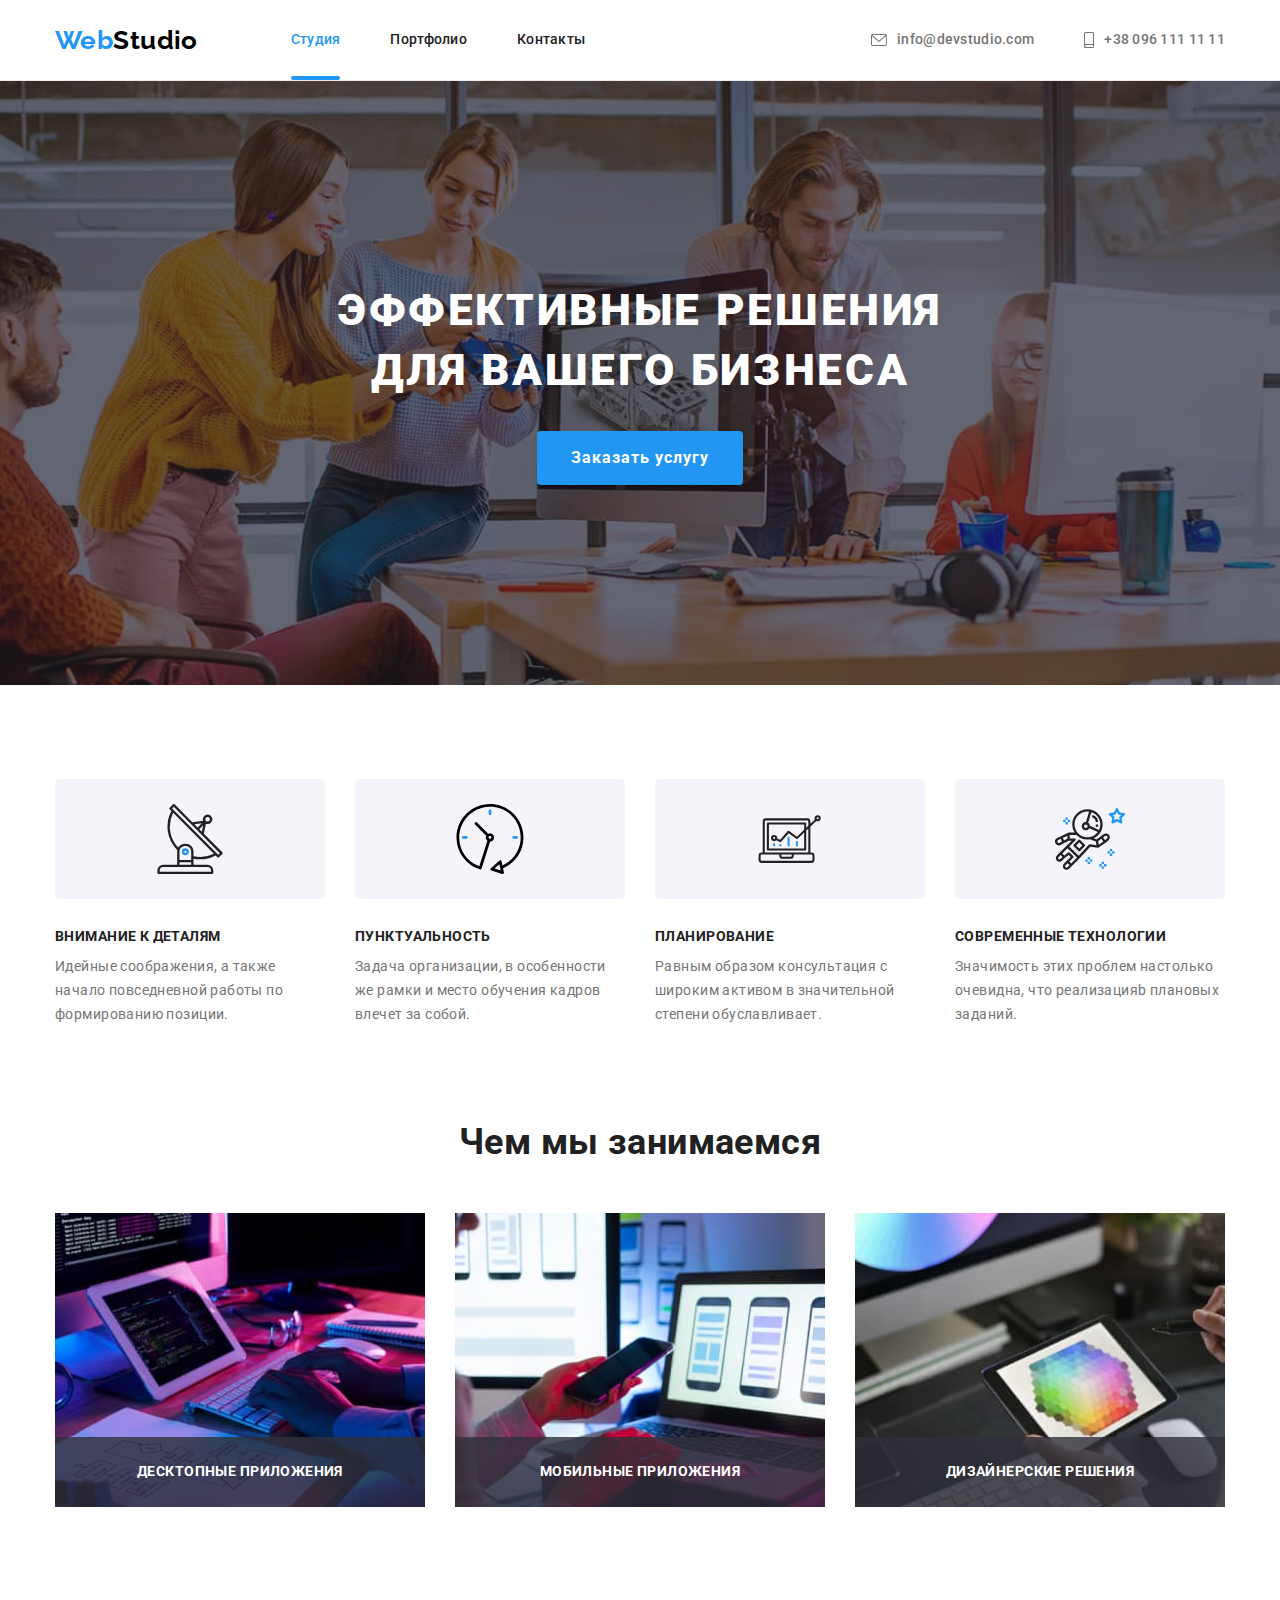
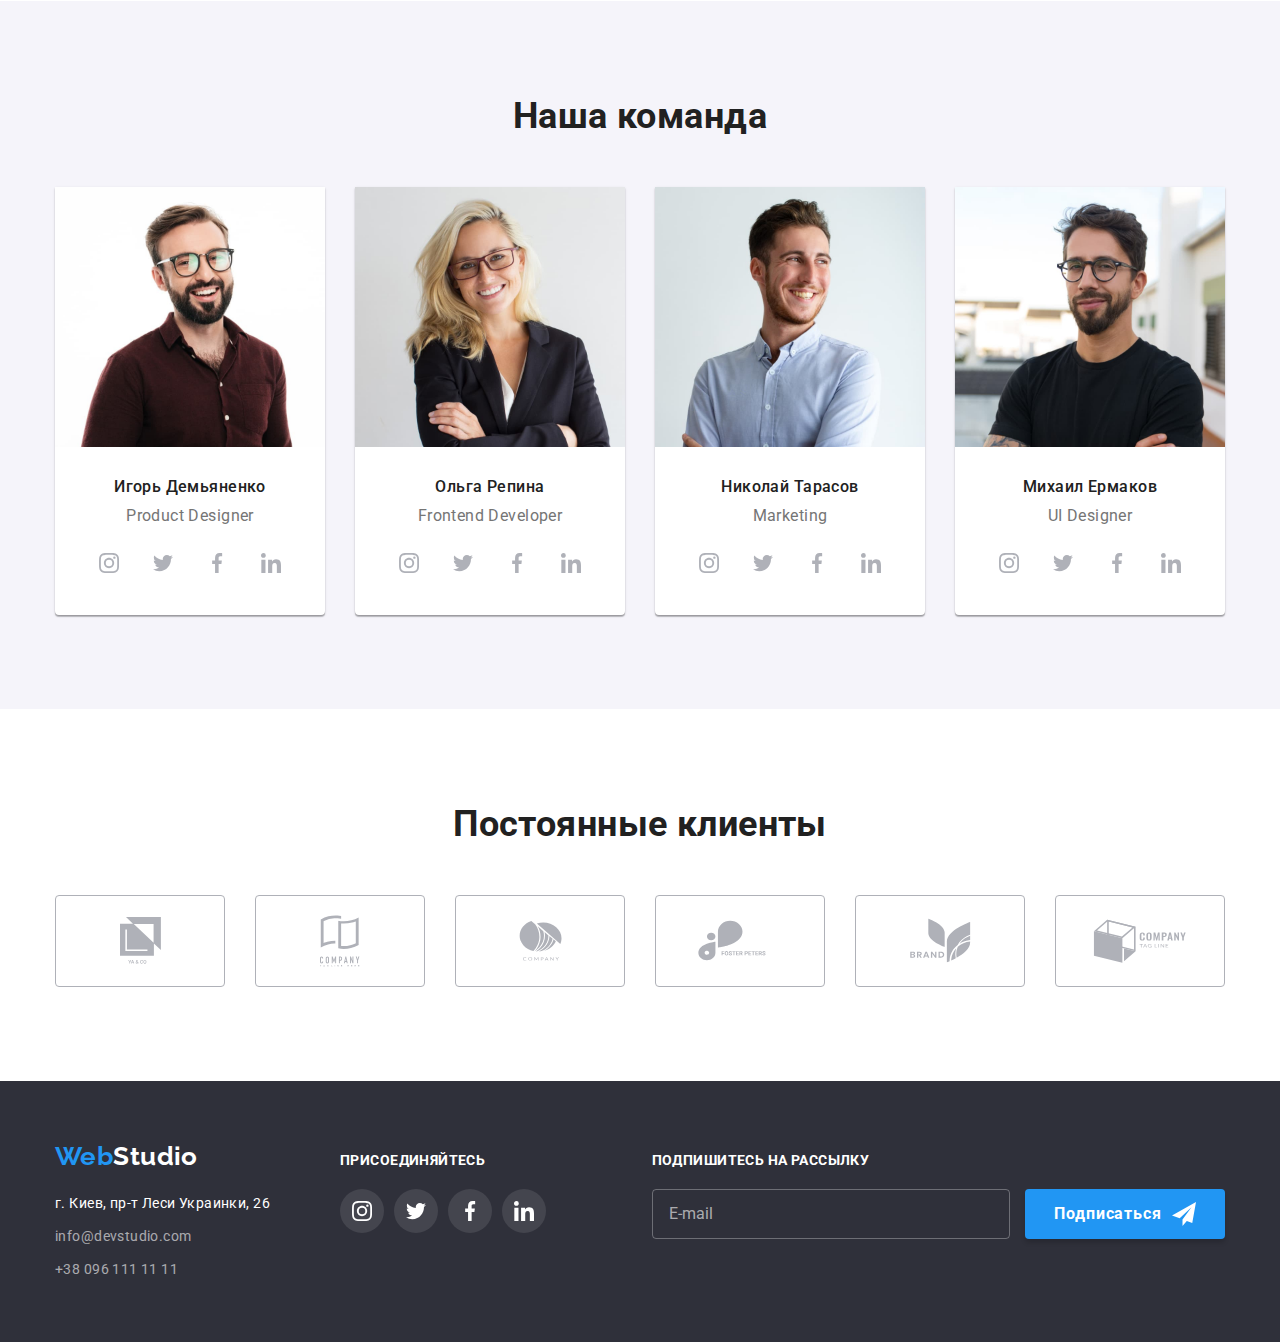
==== commit fd6c3515: "отредактировано" ====
--- a/index.html
+++ b/index.html
@@ -12,21 +12,24 @@
       href="https://cdnjs.cloudflare.com/ajax/libs/modern-normalize/1.1.0/modern-normalize.min.css"
     />
     <link rel="stylesheet" href="./css/main.css" />
- 
   </head>
   <body>
     <header class="header">
       <div class="container header__container">
         <nav class="header__nav">
-          <a href="index.html" class="logo link"> 
+          <a href="index.html" class="logo link">
             Web<span class="logo__accent">Studio</span></a
           >
           <ul class="menu-list list">
             <li class="menu-list__item">
-              <a href="" class="menu-list__link link menu-list__link--current">Студия</a>
+              <a href="" class="menu-list__link link menu-list__link--current"
+                >Студия</a
+              >
             </li>
             <li class="menu-list__item">
-              <a href="portfolio.html" class="menu-list__link link">Портфолио</a>
+              <a href="portfolio.html" class="menu-list__link link"
+                >Портфолио</a
+              >
             </li>
             <li class="menu-list__item">
               <a href="" class="menu-list__link link">Контакты</a>
@@ -35,17 +38,21 @@
         </nav>
         <ul class="contacts-list list">
           <li class="contacts-list__item">
-            <a href="mailto:info@devstudio.com" class="contacts-list__link link"
-              > <svg class="contacts-list__icon" width="16" height="12"> 
+            <a
+              href="mailto:info@devstudio.com"
+              class="contacts-list__link link"
+            >
+              <svg class="contacts-list__icon" width="16" height="12">
                 <use href="./images/symbol-defs.svg#icon-envelope"></use>
-              </svg> info@devstudio.com</a
+              </svg>
+              info@devstudio.com</a
             >
           </li>
           <li class="contacts-list__item">
             <a href="tel:+380961111111" class="contacts-list__link link"
-              ><svg class="contacts-list__icon" width="10" height="16"> 
-                <use href="./images/symbol-defs.svg#icon-smartphone"></use>
-              </svg>+38 096 111 11 11</a
+              ><svg class="contacts-list__icon" width="10" height="16">
+                <use href="./images/symbol-defs.svg#icon-smartphone"></use></svg
+              >+38 096 111 11 11</a
             >
           </li>
         </ul>
@@ -54,37 +61,59 @@
     <main>
       <section class="hero">
         <div class="container">
-        <h1 class="hero__title">Эффективные решения для вашего бизнеса</h1>
-        <button type="button" class="button hero__button" data-modal-open>Заказать услугу</button></div>
+          <h1 class="hero__title">Эффективные решения для вашего бизнеса</h1>
+          <button type="button" class="button hero__button" data-modal-open>
+            Заказать услугу
+          </button>
+        </div>
       </section>
       <section class="section">
         <div class="container">
-        <h2 class="visually-hidden">Наши особенности</h2>
-        <ul class="features-list list">
-        <li class="features-list__item">
-          <div class="features-list__thumb">
-          <svg width="70" height="70"><use href="./images/symbol-defs.svg#icon-antenna"></use></svg></div>
-          <h3 class="features-list__title">Внимание к деталям</h3>
-                <p class="features-list__text">Идейные соображения, а также начало повседневной работы по
+          <h2 class="visually-hidden">Наши особенности</h2>
+          <ul class="features-list list">
+            <li class="features-list__item">
+              <div class="features-list__thumb">
+                <svg width="70" height="70">
+                  <use href="./images/symbol-defs.svg#icon-antenna"></use>
+                </svg>
+              </div>
+              <h3 class="features-list__title">Внимание к деталям</h3>
+              <p class="features-list__text">
+                Идейные соображения, а также начало повседневной работы по
                 формированию позиции.
               </p>
             </li>
             <li class="features-list__item">
-              <div class="features-list__thumb"><svg width="70" height="70"><use href="./images/symbol-defs.svg#icon-clock"></use></svg></div><h3 class="features-list__title">Пунктуальность</h3>
+              <div class="features-list__thumb">
+                <svg width="70" height="70">
+                  <use href="./images/symbol-defs.svg#icon-clock"></use>
+                </svg>
+              </div>
+              <h3 class="features-list__title">Пунктуальность</h3>
               <p class="features-list__text">
                 Задача организации, в особенности же рамки и место обучения
                 кадров влечет за собой.
               </p>
             </li>
             <li class="features-list__item">
-              <div class="features-list__thumb"><svg width="70" height="70"><use href="./images/symbol-defs.svg#icon-diagram"></use></svg></div><h3 class="features-list__title">Планирование</h3>
+              <div class="features-list__thumb">
+                <svg width="70" height="70">
+                  <use href="./images/symbol-defs.svg#icon-diagram"></use>
+                </svg>
+              </div>
+              <h3 class="features-list__title">Планирование</h3>
               <p class="features-list__text">
                 Равным образом консультация с широким активом в значительной
                 степени обуславливает.
               </p>
             </li>
             <li class="features-list__item">
-              <div class="features-list__thumb"><svg width="70" height="70"><use href="./images/symbol-defs.svg#icon-astronaut"></use></svg></div><h3 class="features-list__title">Современные технологии</h3>
+              <div class="features-list__thumb">
+                <svg width="70" height="70">
+                  <use href="./images/symbol-defs.svg#icon-astronaut"></use>
+                </svg>
+              </div>
+              <h3 class="features-list__title">Современные технологии</h3>
               <p class="features-list__text">
                 Значимость этих проблем настолько очевидна, что реализацияb
                 плановых заданий.
@@ -95,184 +124,453 @@
       </section>
       <section class="section activity">
         <div class="container">
-        <h2 class="secondary-title">Чем мы занимаемся</h2>
-        <ul class="activity__list list">
-          <li class="activity__item">
-            <img
-              src="./images/box1.jpg"
-              alt="programming"
-              width="370"
-              class="item-img"
-            />
-            <h3 class="activity__title">Десктопные приложения</h3>
-          </li>
-          <li class="activity__item">
-            <img
-              src="./images/box2.jpg"
-              alt="marketing"
-              width="370"
-              class="item-img"
-            /><h3 class="activity__title">Мобильные приложения</h3>
-          </li>
-          <li class="activity__item">
-            <img
-              src="./images/box3.jpg"
-              alt="web-design"
-              width="370"
-              class="item-img"
-            />
-            <h3 class="activity__title">Дизайнерские решения</h3>
-          </li>
-        </ul>
+          <h2 class="secondary-title">Чем мы занимаемся</h2>
+          <ul class="activity__list list">
+            <li class="activity__item">
+              <img
+                src="./images/box1.jpg"
+                alt="programming"
+                width="370"
+                class="item-img"
+              />
+              <h3 class="activity__title">Десктопные приложения</h3>
+            </li>
+            <li class="activity__item">
+              <img
+                src="./images/box2.jpg"
+                alt="marketing"
+                width="370"
+                class="item-img"
+              />
+              <h3 class="activity__title">Мобильные приложения</h3>
+            </li>
+            <li class="activity__item">
+              <img
+                src="./images/box3.jpg"
+                alt="web-design"
+                width="370"
+                class="item-img"
+              />
+              <h3 class="activity__title">Дизайнерские решения</h3>
+            </li>
+          </ul>
+        </div>
       </section>
       <section class="section team-section">
         <div class="container">
-        <h2 class="secondary-title">Наша команда</h2>
-        <ul class="team list">
-          <li class="team__item">
-            <img src="./images/team-1.jpg" alt="team member" width="270" class="item-img"/>
-            <div class="team__thumb"><h3 class="team__title">Игорь Демьяненко</h3>
-            <p lang="en" class="team__text">Product Designer</p> <ul class="list social-list">
-              <li class="social-list__item"><a href="" class="social-list__link"><svg width="20" height="20"> <use href="./images/symbol-defs.svg#icon-instagram"></use> </svg>
-            </a></li>
-            <li class="social-list__item"><a href="" class="social-list__link"><svg width="20" height="20"> <use href="./images/symbol-defs.svg#icon-twitter"></use> </svg>
-            </a></li>
-            <li class="social-list__item"><a href="" class="social-list__link"><svg width="20" height="20"> <use href="./images/symbol-defs.svg#icon-facebook"></use> </svg>
-            </a></li>
-            <li class="social-list__item"><a href="" class="social-list__link"><svg width="20" height="20"> <use href="./images/symbol-defs.svg#icon-linkedin"></use> </svg>
-            </a></li>
-            </ul></div> 
-          </li>
-          <li class="team__item">
-            <img src="./images/team-2.jpg" alt="team member" width="270" class="item-img"/>
-            <div class="team__thumb"> <h3 class="team__title">Ольга Репина</h3>
-            <p lang="en" class="team__text">Frontend Developer</p><ul class="list social-list">
-              <li class="social-list__item"><a href="" class="social-list__link"><svg width="20" height="20"> <use href="./images/symbol-defs.svg#icon-instagram"></use> </svg>
-            </a></li>
-            <li class="social-list__item"><a href="" class="social-list__link"><svg width="20" height="20"> <use href="./images/symbol-defs.svg#icon-twitter"></use> </svg>
-            </a></li>
-            <li class="social-list__item"><a href="" class="social-list__link"><svg width="20" height="20"> <use href="./images/symbol-defs.svg#icon-facebook"></use> </svg>
-            </a></li>
-            <li class="social-list__item"><a href="" class="social-list__link"><svg width="20" height="20"> <use href="./images/symbol-defs.svg#icon-linkedin"></use> </svg>
-            </a></li>
-            </ul></div>
-          </li>
-          <li class="team__item">
-            <img src="./images/team-3.jpg" alt="team member" width="270" class="item-img"/>
-            <div class="team__thumb"> <h3 class="team__title">Николай Тарасов</h3>
-            <p lang="en" class="team__text">Marketing</p><ul class="list social-list">
-              <li class="social-list__item"><a href="" class="social-list__link"><svg width="20" height="20"> <use href="./images/symbol-defs.svg#icon-instagram"></use> </svg>
-            </a></li>
-            <li class="social-list__item"><a href="" class="social-list__link"><svg width="20" height="20"> <use href="./images/symbol-defs.svg#icon-twitter"></use> </svg>
-            </a></li>
-            <li class="social-list__item"><a href="" class="social-list__link"><svg width="20" height="20"> <use href="./images/symbol-defs.svg#icon-facebook"></use> </svg>
-            </a></li>
-            <li class="social-list__item"><a href="" class="social-list__link"><svg width="20" height="20"> <use href="./images/symbol-defs.svg#icon-linkedin"></use> </svg>
-            </a></li>
-            </ul></div>
-          </li>
-          <li class="team__item">
-            <img src="./images/team-4.jpg" alt="team member" width="270" class="item-img"/>
-            <div class="team__thumb"><h3 class="team__title">Михаил Ермаков</h3>
-            <p lang="en" class="team__text">UI Designer</p><ul class="list social-list">
-              <li class="social-list__item"><a href="" class="social-list__link"><svg width="20" height="20"> <use href="./images/symbol-defs.svg#icon-instagram"></use> </svg>
-            </a></li>
-            <li class="social-list__item"><a href="" class="social-list__link"><svg width="20" height="20"> <use href="./images/symbol-defs.svg#icon-twitter"></use> </svg>
-            </a></li>
-            <li class="social-list__item"><a href="" class="social-list__link"><svg width="20" height="20"> <use href="./images/symbol-defs.svg#icon-facebook"></use> </svg>
-            </a></li>
-            <li class="social-list__item"><a href="" class="social-list__link"><svg width="20" height="20"> <use href="./images/symbol-defs.svg#icon-linkedin"></use> </svg>
-            </a></li>
-            </ul></div>
-          </li>
-        </ul>
+          <h2 class="secondary-title">Наша команда</h2>
+          <ul class="team list">
+            <li class="team__item">
+              <img
+                src="./images/team-1.jpg"
+                alt="team member"
+                width="270"
+                class="item-img"
+              />
+              <div class="team__thumb">
+                <h3 class="team__title">Игорь Демьяненко</h3>
+                <p lang="en" class="team__text">Product Designer</p>
+                <ul class="list social-list">
+                  <li class="social-list__item">
+                    <a href="" class="social-list__link"
+                      ><svg width="20" height="20">
+                        <use
+                          href="./images/symbol-defs.svg#icon-instagram"
+                        ></use>
+                      </svg>
+                    </a>
+                  </li>
+                  <li class="social-list__item">
+                    <a href="" class="social-list__link"
+                      ><svg width="20" height="20">
+                        <use href="./images/symbol-defs.svg#icon-twitter"></use>
+                      </svg>
+                    </a>
+                  </li>
+                  <li class="social-list__item">
+                    <a href="" class="social-list__link"
+                      ><svg width="20" height="20">
+                        <use
+                          href="./images/symbol-defs.svg#icon-facebook"
+                        ></use>
+                      </svg>
+                    </a>
+                  </li>
+                  <li class="social-list__item">
+                    <a href="" class="social-list__link"
+                      ><svg width="20" height="20">
+                        <use
+                          href="./images/symbol-defs.svg#icon-linkedin"
+                        ></use>
+                      </svg>
+                    </a>
+                  </li>
+                </ul>
+              </div>
+            </li>
+            <li class="team__item">
+              <img
+                src="./images/team-2.jpg"
+                alt="team member"
+                width="270"
+                class="item-img"
+              />
+              <div class="team__thumb">
+                <h3 class="team__title">Ольга Репина</h3>
+                <p lang="en" class="team__text">Frontend Developer</p>
+                <ul class="list social-list">
+                  <li class="social-list__item">
+                    <a href="" class="social-list__link"
+                      ><svg width="20" height="20">
+                        <use
+                          href="./images/symbol-defs.svg#icon-instagram"
+                        ></use>
+                      </svg>
+                    </a>
+                  </li>
+                  <li class="social-list__item">
+                    <a href="" class="social-list__link"
+                      ><svg width="20" height="20">
+                        <use href="./images/symbol-defs.svg#icon-twitter"></use>
+                      </svg>
+                    </a>
+                  </li>
+                  <li class="social-list__item">
+                    <a href="" class="social-list__link"
+                      ><svg width="20" height="20">
+                        <use
+                          href="./images/symbol-defs.svg#icon-facebook"
+                        ></use>
+                      </svg>
+                    </a>
+                  </li>
+                  <li class="social-list__item">
+                    <a href="" class="social-list__link"
+                      ><svg width="20" height="20">
+                        <use
+                          href="./images/symbol-defs.svg#icon-linkedin"
+                        ></use>
+                      </svg>
+                    </a>
+                  </li>
+                </ul>
+              </div>
+            </li>
+            <li class="team__item">
+              <img
+                src="./images/team-3.jpg"
+                alt="team member"
+                width="270"
+                class="item-img"
+              />
+              <div class="team__thumb">
+                <h3 class="team__title">Николай Тарасов</h3>
+                <p lang="en" class="team__text">Marketing</p>
+                <ul class="list social-list">
+                  <li class="social-list__item">
+                    <a href="" class="social-list__link"
+                      ><svg width="20" height="20">
+                        <use
+                          href="./images/symbol-defs.svg#icon-instagram"
+                        ></use>
+                      </svg>
+                    </a>
+                  </li>
+                  <li class="social-list__item">
+                    <a href="" class="social-list__link"
+                      ><svg width="20" height="20">
+                        <use href="./images/symbol-defs.svg#icon-twitter"></use>
+                      </svg>
+                    </a>
+                  </li>
+                  <li class="social-list__item">
+                    <a href="" class="social-list__link"
+                      ><svg width="20" height="20">
+                        <use
+                          href="./images/symbol-defs.svg#icon-facebook"
+                        ></use>
+                      </svg>
+                    </a>
+                  </li>
+                  <li class="social-list__item">
+                    <a href="" class="social-list__link"
+                      ><svg width="20" height="20">
+                        <use
+                          href="./images/symbol-defs.svg#icon-linkedin"
+                        ></use>
+                      </svg>
+                    </a>
+                  </li>
+                </ul>
+              </div>
+            </li>
+            <li class="team__item">
+              <img
+                src="./images/team-4.jpg"
+                alt="team member"
+                width="270"
+                class="item-img"
+              />
+              <div class="team__thumb">
+                <h3 class="team__title">Михаил Ермаков</h3>
+                <p lang="en" class="team__text">UI Designer</p>
+                <ul class="list social-list">
+                  <li class="social-list__item">
+                    <a href="" class="social-list__link"
+                      ><svg width="20" height="20">
+                        <use
+                          href="./images/symbol-defs.svg#icon-instagram"
+                        ></use>
+                      </svg>
+                    </a>
+                  </li>
+                  <li class="social-list__item">
+                    <a href="" class="social-list__link"
+                      ><svg width="20" height="20">
+                        <use href="./images/symbol-defs.svg#icon-twitter"></use>
+                      </svg>
+                    </a>
+                  </li>
+                  <li class="social-list__item">
+                    <a href="" class="social-list__link"
+                      ><svg width="20" height="20">
+                        <use
+                          href="./images/symbol-defs.svg#icon-facebook"
+                        ></use>
+                      </svg>
+                    </a>
+                  </li>
+                  <li class="social-list__item">
+                    <a href="" class="social-list__link"
+                      ><svg width="20" height="20">
+                        <use
+                          href="./images/symbol-defs.svg#icon-linkedin"
+                        ></use>
+                      </svg>
+                    </a>
+                  </li>
+                </ul>
+              </div>
+            </li>
+          </ul>
         </div>
       </section>
-      <section class="section clients"> <div class="container">
-        <h2 class="clients__title">Постоянные клиенты</h2>
-        <ul class="clients__list list">
-          <li class="clients__item"><a href="" class="clients__link"> <svg class="clients__icon" width="41" height="47"> <use href="./images/symbol-defs.svg#icon-client1"></use> </svg> </a></li>
-          <li class="clients__item"><a href="" class="clients__link"> <svg class="clients__icon" width="40" height="52"> <use href="./images/symbol-defs.svg#icon-client2"></use> </svg> </a></li>
-          <li class="clients__item"><a href="" class="clients__link"> <svg class="clients__icon" width="43" height="41"> <use href="./images/symbol-defs.svg#icon-client3"></use> </svg> </a></li>
-          <li class="clients__item"><a href="" class="clients__link"> <svg class="clients__icon" width="84" height="41"> <use href="./images/symbol-defs.svg#icon-client4"></use> </svg> </a></li>
-          <li class="clients__item"><a href="" class="clients__link"> <svg class="clients__icon" width="63" height="45"> <use href="./images/symbol-defs.svg#icon-client5"></use> </svg> </a></li>
-          <li class="clients__item"><a href="" class="clients__link"> <svg class="clients__icon" width="94" height="44"> <use href="./images/symbol-defs.svg#icon-client6"></use> </svg> </a></li>
-        </ul>
-      </div> </section>
-      </div>
+      <section class="section clients">
+        <div class="container">
+          <h2 class="clients__title">Постоянные клиенты</h2>
+          <ul class="clients__list list">
+            <li class="clients__item">
+              <a href="" class="clients__link">
+                <svg class="clients__icon" width="41" height="47">
+                  <use href="./images/symbol-defs.svg#icon-client1"></use>
+                </svg>
+              </a>
+            </li>
+            <li class="clients__item">
+              <a href="" class="clients__link">
+                <svg class="clients__icon" width="40" height="52">
+                  <use href="./images/symbol-defs.svg#icon-client2"></use>
+                </svg>
+              </a>
+            </li>
+            <li class="clients__item">
+              <a href="" class="clients__link">
+                <svg class="clients__icon" width="43" height="41">
+                  <use href="./images/symbol-defs.svg#icon-client3"></use>
+                </svg>
+              </a>
+            </li>
+            <li class="clients__item">
+              <a href="" class="clients__link">
+                <svg class="clients__icon" width="84" height="41">
+                  <use href="./images/symbol-defs.svg#icon-client4"></use>
+                </svg>
+              </a>
+            </li>
+            <li class="clients__item">
+              <a href="" class="clients__link">
+                <svg class="clients__icon" width="63" height="45">
+                  <use href="./images/symbol-defs.svg#icon-client5"></use>
+                </svg>
+              </a>
+            </li>
+            <li class="clients__item">
+              <a href="" class="clients__link">
+                <svg class="clients__icon" width="94" height="44">
+                  <use href="./images/symbol-defs.svg#icon-client6"></use>
+                </svg>
+              </a>
+            </li>
+          </ul>
+        </div>
+      </section>
     </main>
     <footer class="footer">
       <div class="container footer__container">
-      <div>
-        <a href="index.html" class="logo link footer__logo"
-        >Web<span class="logo__accent--invers">Studio</span></a
-      >
-      <address class="adress">
-        <ul class="adress_list list">
-          <li  class="adress_item">
-            <a
-              href="https://goo.gl/maps/CG9ktaRzHKhPyj1j6"
-              target="blank"
-              rel="noopener noindex nofollow"
-              class="address_link link"
-              >г. Киев, пр-т Леси Украинки, 26</a
-            >
-          </li>
-          <li class="adress_item">
-            <a
-              href="mailto:info@devstudio.com"
-              class="adress_contacts-link link"
-              >info@devstudio.com</a
-            >
-          </li>
-          <li class="adress_item">
-            <a href="tel:+380961111111" class="adress_contacts-link link"
-              >+38 096 111 11 11</a
-            >
-          </li>
-        </ul></div>
+        <div>
+          <a href="index.html" class="logo link footer__logo"
+            >Web<span class="logo__accent--invers">Studio</span></a
+          >
+          <address class="adress">
+            <ul class="adress_list list">
+              <li class="adress_item">
+                <a
+                  href="https://goo.gl/maps/CG9ktaRzHKhPyj1j6"
+                  target="blank"
+                  rel="noopener noindex nofollow"
+                  class="address_link link"
+                  >г. Киев, пр-т Леси Украинки, 26</a
+                >
+              </li>
+              <li class="adress_item">
+                <a
+                  href="mailto:info@devstudio.com"
+                  class="adress_contacts-link link"
+                  >info@devstudio.com</a
+                >
+              </li>
+              <li class="adress_item">
+                <a href="tel:+380961111111" class="adress_contacts-link link"
+                  >+38 096 111 11 11</a
+                >
+              </li>
+            </ul>
+          </address>
+        </div>
         <div class="footer__soc">
           <p class="footer__text">Присоединяйтесь</p>
           <ul class="list social-list">
-              <li class="social-list__item"><a href="" class="social-list__link social-list__link--bright"><svg width="20" height="20"> <use href="./images/symbol-defs.svg#icon-instagram"></use> </svg>
-            </a></li>
-            <li class="social-list__item"><a href="" class="social-list__link social-list__link--bright"><svg width="20" height="20"> <use href="./images/symbol-defs.svg#icon-twitter"></use> </svg>
-            </a></li>
-            <li class="social-list__item"><a href="" class="social-list__link social-list__link--bright"><svg width="20" height="20"> <use href="./images/symbol-defs.svg#icon-facebook"></use> </svg>
-            </a></li>
-            <li class="social-list__item"><a href="" class="social-list__link social-list__link--bright"><svg width="20" height="20"> <use href="./images/symbol-defs.svg#icon-linkedin"></use> </svg>
-            </a></li>
-            </ul>
+            <li class="social-list__item">
+              <a href="" class="social-list__link social-list__link--bright"
+                ><svg width="20" height="20">
+                  <use href="./images/symbol-defs.svg#icon-instagram"></use>
+                </svg>
+              </a>
+            </li>
+            <li class="social-list__item">
+              <a href="" class="social-list__link social-list__link--bright"
+                ><svg width="20" height="20">
+                  <use href="./images/symbol-defs.svg#icon-twitter"></use>
+                </svg>
+              </a>
+            </li>
+            <li class="social-list__item">
+              <a href="" class="social-list__link social-list__link--bright"
+                ><svg width="20" height="20">
+                  <use href="./images/symbol-defs.svg#icon-facebook"></use>
+                </svg>
+              </a>
+            </li>
+            <li class="social-list__item">
+              <a href="" class="social-list__link social-list__link--bright"
+                ><svg width="20" height="20">
+                  <use href="./images/symbol-defs.svg#icon-linkedin"></use>
+                </svg>
+              </a>
+            </li>
+          </ul>
         </div>
         <div class="footer__subscribe">
           <form class="subscribe-form">
-            <p class="footer__text subscribe-form__text">Подпишитесь на рассылку</p>
-            <input type="email" name="email" placeholder="E-mail" class="subscribe-form__input">
-            <button type="submit" class="subscribe-form__button button">Подписаться<svg width="24" height="24" class="icon-send"> <use href="./images/symbol-defs.svg#icon-send" ></use> </svg> </button>
-
+            <p class="footer__text subscribe-form__text">
+              Подпишитесь на рассылку
+            </p>
+            <input
+              type="email"
+              name="email"
+              placeholder="E-mail"
+              class="subscribe-form__input"
+            />
+            <button type="submit" class="subscribe-form__button button">
+              Подписаться<svg width="24" height="24" class="icon-send">
+                <use href="./images/symbol-defs.svg#icon-send"></use>
+              </svg>
+            </button>
           </form>
         </div>
-      </address>
       </div>
     </footer>
     <div class="backdrop is-hidden" data-modal>
       <div class="modal is-hidden">
         <button type="button" class="btn-close" data-modal-close>
-        <svg class="icon-close" width="18" height="18"><use href="./images/symbol-defs.svg#icon-close-black"></use></svg></button>
+          <svg class="icon-close" width="18" height="18">
+            <use href="./images/symbol-defs.svg#icon-close-black"></use>
+          </svg>
+        </button>
         <p class="modal-title">Оставьте свои данные, мы вам перезвоним</p>
         <form>
-        <div class="modal-field"><label for="name"class="input-label">Имя</label><div class="input-icon"><input id="name" type="text" name="name" class="modal-input" required> <svg class="form-icon" width="18" height="18"><use href="./images/symbol-defs.svg#icon-name"></use></svg></div></label></div>
-          <div class="modal-field"><label for="tel"class="input-label">Телефон</label><div class="input-icon"><input id="tel" type="tel" name="tel" class="modal-input" required> <svg class="form-icon" width="18" height="18"><use href="./images/symbol-defs.svg#icon-phone"></use></svg></div></label></div>
-          <div class="modal-field"><label for="email"class="input-label">Почта</label><div class="input-icon"><input id="email" type="mail" name="mail" class="modal-input" required> <svg class="form-icon" width="18" height="18"><use href="./images/symbol-defs.svg#icon-email"></use></svg></div></label>
-        </div>
-        <div class="modal-field-comment">
-          <label for="comment" class="input-label">Комментарий</label>
-          <textarea name="comment" id="comment" class="modal-input comment-area" placeholder="Введите текст"></textarea>
-        </div>
-        <div class="check-field">
-        <input type="checkbox" id="input-check" name="policy" value="policy" class="visually-hidden checkbox-hidden" required> 
-         <label for="input-check" class="checkbox-label"> <span class="check-square"></span> Соглашаюсь с рассылкой и принимаю&#xa0;<a href="#" class="textarea-link">Условия договора</a></label>
-      </div> <button class='checkbox-btn' type="submit">Отправить</button> </form>
+          <div class="modal-field">
+            <label for="name" class="input-label">Имя</label>
+            <div class="input-icon">
+              <input
+                id="name"
+                type="text"
+                name="name"
+                class="modal-input"
+                required
+              />
+              <svg class="form-icon" width="18" height="18">
+                <use href="./images/symbol-defs.svg#icon-name"></use>
+              </svg>
+            </div>
+          </div>
+          <div class="modal-field">
+            <label for="tel" class="input-label">Телефон</label>
+            <div class="input-icon">
+              <input
+                id="tel"
+                type="tel"
+                name="tel"
+                class="modal-input"
+                required
+              />
+              <svg class="form-icon" width="18" height="18">
+                <use href="./images/symbol-defs.svg#icon-phone"></use>
+              </svg>
+            </div>
+          </div>
+          <div class="modal-field">
+            <label for="email" class="input-label">Почта</label>
+            <div class="input-icon">
+              <input
+                id="email"
+                type="email"
+                name="email"
+                class="modal-input"
+                required
+              />
+              <svg class="form-icon" width="18" height="18">
+                <use href="./images/symbol-defs.svg#icon-email"></use>
+              </svg>
+            </div>
+          </div>
+          <div class="modal-field-comment">
+            <label for="comment" class="input-label">Комментарий</label>
+            <textarea
+              name="comment"
+              id="comment"
+              class="modal-input comment-area"
+              placeholder="Введите текст"
+            ></textarea>
+          </div>
+          <div class="check-field">
+            <input
+              type="checkbox"
+              id="input-check"
+              name="policy"
+              value="policy"
+              class="visually-hidden checkbox-hidden"
+              required
+            />
+            <label for="input-check" class="checkbox-label">
+              <span class="check-square"></span> Соглашаюсь с рассылкой и
+              принимаю&#xa0;<a href="#" class="textarea-link"
+                >Условия договора</a
+              ></label
+            >
+          </div>
+          <button class="checkbox-btn" type="submit">Отправить</button>
+        </form>
       </div>
     </div>
     <script src="./js/modal.js"></script>
--- a/css/main.css
+++ b/css/main.css
@@ -334,6 +334,11 @@
   margin-left: 10px;
 }
 
+.social-list__link.social-list__link--bright {
+  fill: var(--main-bg-color);
+  background-color: rgba(255, 255, 255, 0.1);
+}
+
 .social-list__link {
   width: 44px;
   height: 44px;
@@ -348,10 +353,6 @@
 .social-list__link:hover, .social-list__link:focus {
   fill: var(--main-bg-color);
   background-color: var(--accent-color);
-}
-.social-list__link:hover--bright, .social-list__link:focus--bright {
-  fill: var(--main-bg-color);
-  background-color: rgba(255, 255, 255, 0.1);
 }
 
 .clients__title {
